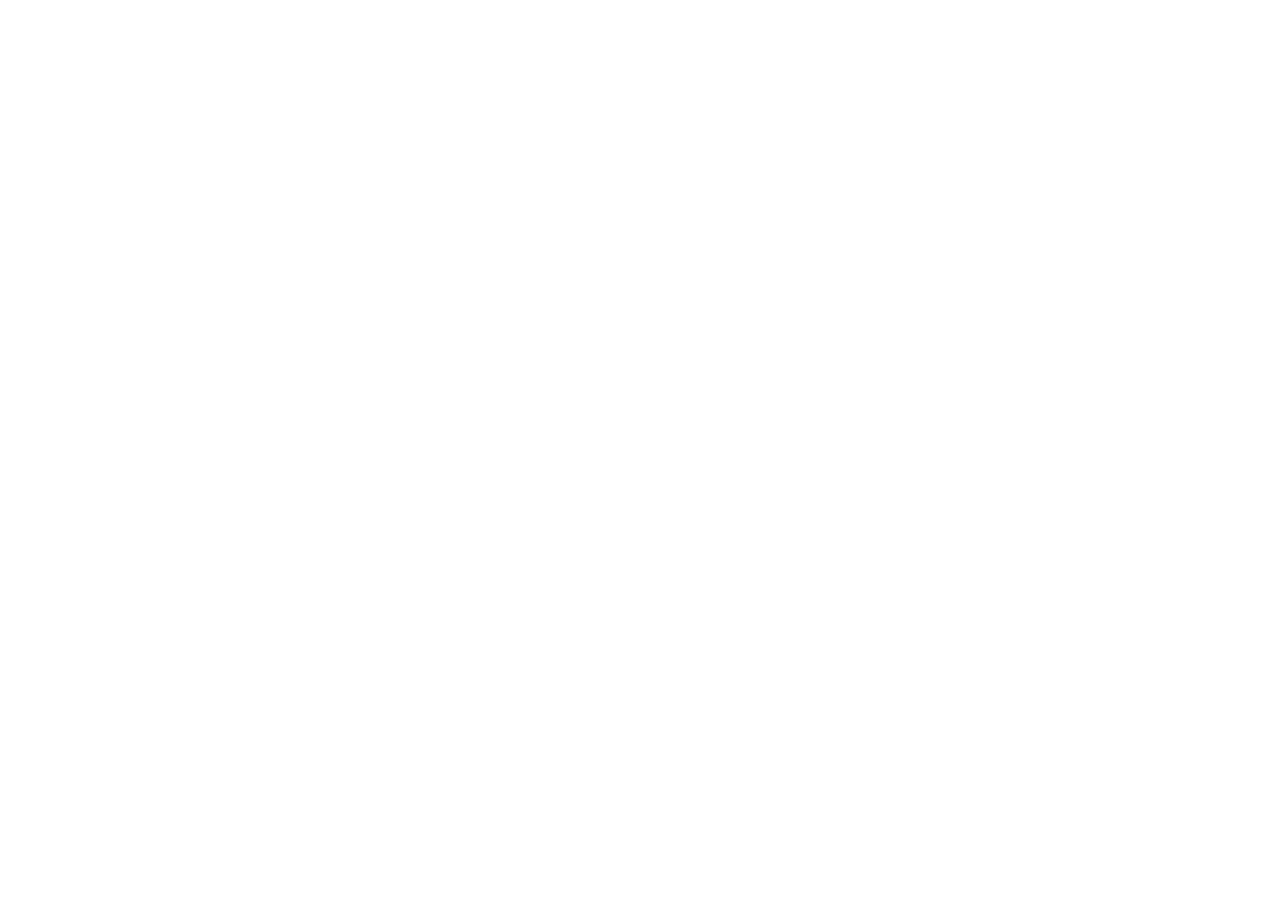
==== index.html @ f29b3539 "Initial commit" ====
<!DOCTYPE html>
<html lang="en">

<head>
  <meta charset="UTF-8">
  <meta http-equiv="X-UA-Compatible" content="IE=edge">
  <meta name="viewport" content="width=device-width, initial-scale=1.0">
  <title>Template Project</title>
  <link rel="stylesheet" href="./css/normalize.css">
  <link rel="stylesheet" href="./css/main.css">
  <!-- <link rel="stylesheet" href="./css/main.min.css"> -->
</head>

<body>



  <!-- SITE HEADER START -->

  <header class="site-header">

  </header>

  <!-- SITE HEADER END -->


  <!-- SITE MAIN START -->
  <main class="site-main">

    <section class="hero">

    </section>

  </main>

  <!-- SITE MAIN END -->

  <!-- SITE FOOTER START -->
  <footer class="site-footer">

  </footer>
  <!-- SITE FOOTER END -->

</body>

</html>
---- css/main.css ----
/* VARIABLES */

:root{
  /* --main-text-color : #fff; */
  /* --main-bg-color : #fff; */
  /* --main-font-size : 16px; */
  /* --main-font-weight : 400; */
  /* --main-line-height : 1.5; */
}

/* GENERAL */

html{
  height: 100%;
  box-sizing: border-box;
}

img{
  display: block;
  height: auto;
}

body{
  display: flex;
  flex-direction: column;
  height: 100%;
  margin: 0;
  padding: 0;
  /* font-family: "Roboto", "Arial", sans-serif; */
  /* font-size: 16px; */
  /* font-weight: 400; */
  /* line-height: var(--main-line-height); */
}


.visually-hidden {
  position: absolute;
  width: 1px;
  height: 1px;
  margin: -1px;
  padding: 0;
  border: 0;
  white-space: nowrap;
  clip-path: inset(100%);
  clip: rect(0 0 0 0);
  overflow: hidden;
}

/* CONTAINER */

.container{
  /* max-width: your-size-here; */
  margin-right: auto;
  margin-left: auto;
  padding-right: 20px;
  padding-left: 20px;
}

/* STICKY-FOOTER */
.site-main{
  flex-grow: 1;
}
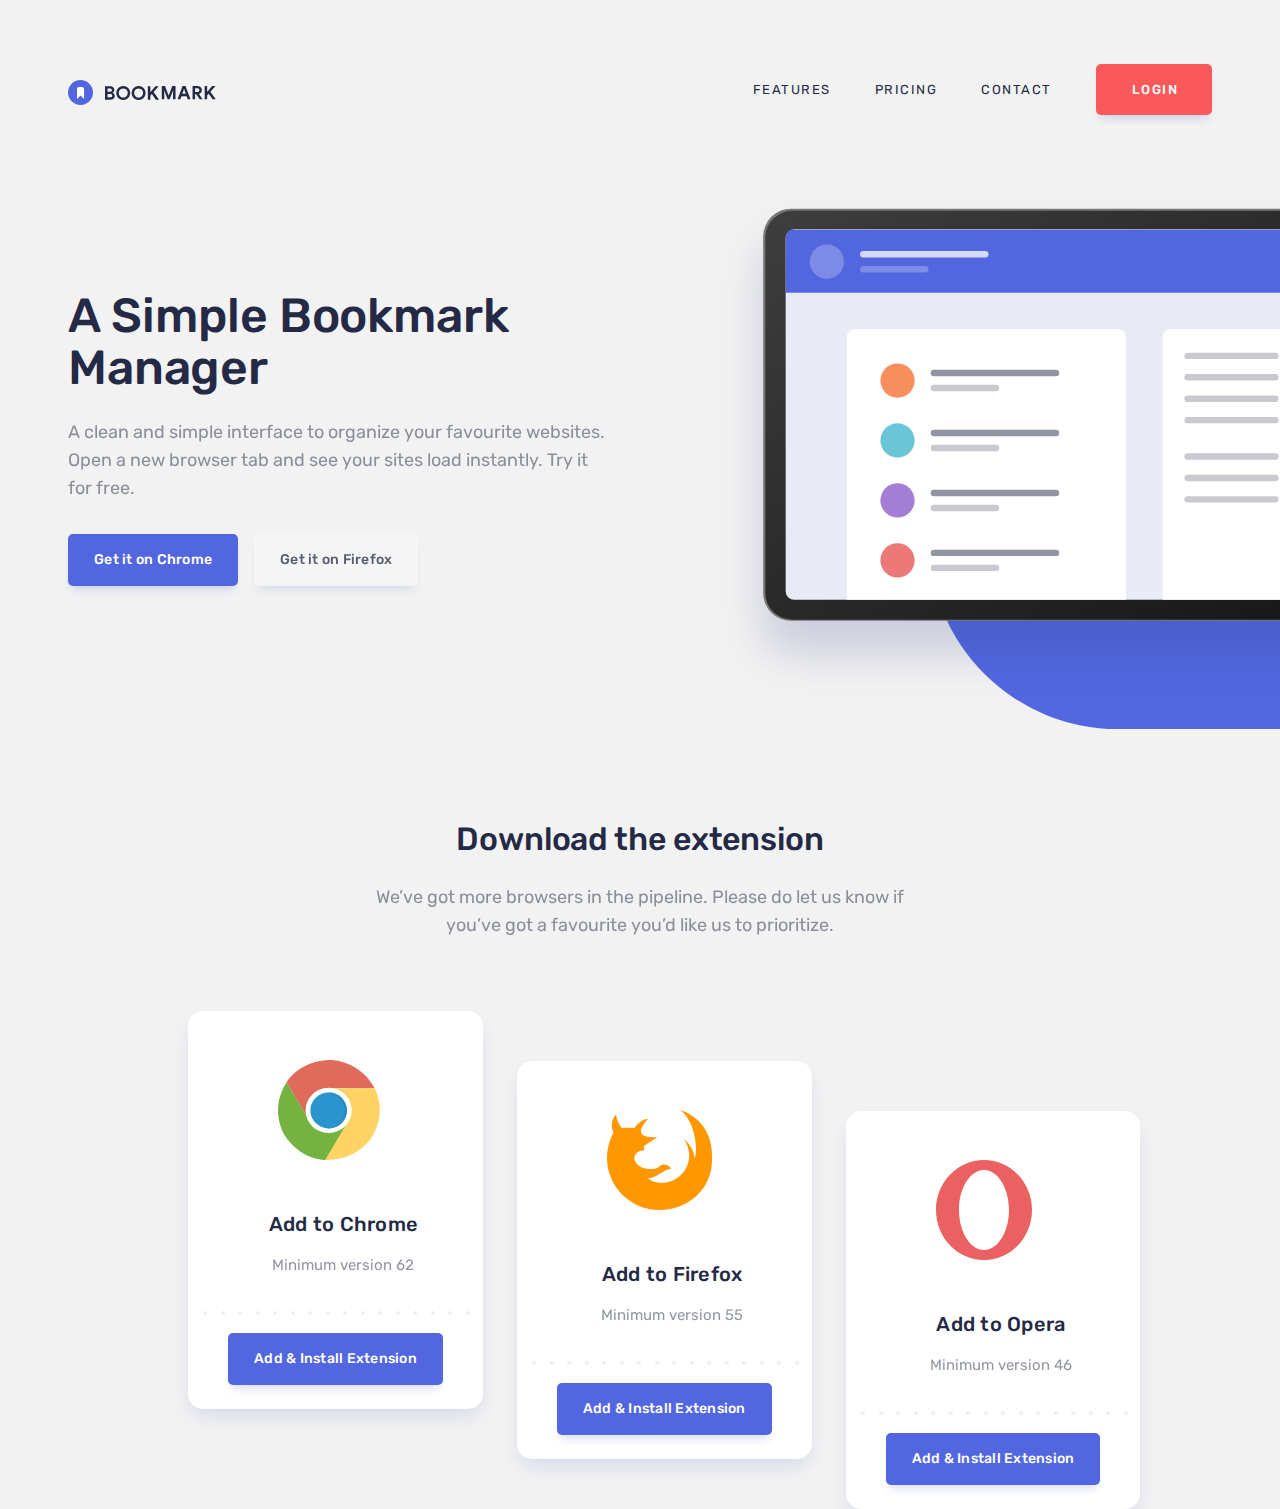
==== commit a5367461: "Updated" ====
--- a/index.html
+++ b/index.html
@@ -5,34 +5,154 @@
   <meta charset="UTF-8">
   <meta http-equiv="X-UA-Compatible" content="IE=edge">
   <meta name="viewport" content="width=device-width, initial-scale=1.0">
-  <title>Template Project</title>
+  <title>Bookmark</title>
   <link rel="stylesheet" href="./css/normalize.css">
   <link rel="stylesheet" href="./css/main.css">
   <!-- <link rel="stylesheet" href="./css/main.min.css"> -->
 </head>
 
 <body>
+  <!-- SITE HEADER START -->
+  <header class="site-header">
+    <div class="container">
+      <div class="site-header header-box">
+        <a class="header-box__logo" href="./index.html">
+          <img src="./images/site-logo.svg" width="149" height="25" alt="Site Header logo">
+        </a>
 
+        <div class="header-box header-content">
+          <nav>
+            <ul class="header-content__list">
+              <li class="header-content__item">
+                <a href="#">FEATURES</a>
+              </li>
+              <li class="header-content__item">
+                <a href="#">PRICING</a>
+              </li>
+              <li class="header-content__item">
+                <a href="#">CONTACT</a>
+              </li>
+            </ul>
+          </nav>
 
-
-  <!-- SITE HEADER START -->
-
-  <header class="site-header">
-
+          <a class="header-box__button" href="#">LOGIN</a>
+        </div>
+      </div>
+    </div>
   </header>
-
   <!-- SITE HEADER END -->
 
 
   <!-- SITE MAIN START -->
   <main class="site-main">
-
     <section class="hero">
-
+      <div class="container">
+        <div class="hero__info">
+          <h1 class="hero__heading">A Simple Bookmark Manager</h1>
+          <p class="hero__desc">
+            A clean and simple interface to organize your favourite websites. Open a new browser tab and see your sites
+            load instantly. Try it for free.
+          </p>
+          <div class="hero__btn__box">
+            <a class="hero__btn" href="#">Get it on Chrome</a>
+            <a class="hero__btn hero__btn--second" href="#">Get it on Firefox</a>
+          </div>
+        </div>
+      </div>
     </section>
 
+    <!-- <section>
+      <h2 class="visually-hidden">Hello world</h2>
+      <div class="container">
+        <div class="features">
+          <div class="features__content__box">
+            <h2 class="features__heading">
+              Features
+            </h2>
+            <div class="features__desc">
+              <p>
+                Our aim is to make it quick and easy for you to access your favourite websites. Your bookmarks sync
+                between your devices so you can access them on the go.
+              </p>
+            </div>
+          </div>
+          <ul class="features__list">
+            <li class="features__item">
+              <a href="#">Simple Bookmarking</a>
+            </li>
+            <li class="features__item">
+              <a href="#">Speedy Searching</a>
+            </li>
+            <li class="features__item">
+              <a href="#">Easy Sharing</a>
+            </li>
+          </ul>
+
+           <div class="features__info">
+            
+            <div class="features__desc features__desc--info">
+              <h3 class="features__subheading">
+                Bookmark in one click
+              </h3>
+              <p>
+                Organize your bookmarks however you like. Our simple drag-and-drop interface gives you complete control
+                over how you manage your favourite sites.
+              </p>
+            </div>
+
+            <div class="hero__btn__box">
+              <a class="hero__btn" href="#">More Info</a>
+            </div>
+          </div> 
+        </div>
+      </div>
+    </section> -->
+
+    <section>
+      <div class="container">
+        <div class="download">
+          <div class="download__content__box">
+            <h2 class="download__heading">
+              Download the extension
+            </h2>
+            <div class="download__desc">
+              <p>
+                We’ve got more browsers in the pipeline. Please do let us know if you’ve got a favourite you’d like us
+                to
+                prioritize.
+              </p>
+            </div>
+          </div>
+
+          <ul class="download__list">
+            <li class="download__item">
+              <h3 class="download__subheading">Add to Chrome</h3>
+              <p class="download__subdesc">Minimum version 62</p>
+              <div class="hero__btn__box ">
+                <a class="hero__btn" href="#">Add & Install Extension</a>
+              </div>
+            </li>
+
+            <li class="download__item">
+              <h3 class="download__subheading">Add to Firefox</h3>
+              <p class="download__subdesc">Minimum version 55</p>
+              <div class="hero__btn__box ">
+                <a class="hero__btn" href="#">Add & Install Extension</a>
+              </div>
+            </li>
+
+            <li class="download__item">
+              <h3 class="download__subheading">Add to Opera</h3>
+              <p class="download__subdesc">Minimum version 46</p>
+              <div class="hero__btn__box">
+                <a class="hero__btn downlaod__btn" href="#">Add & Install Extension</a>
+              </div>
+            </li>
+          </ul>
+        </div>
+      </div>
+    </section>
   </main>
-
   <!-- SITE MAIN END -->
 
   <!-- SITE FOOTER START -->
--- a/css/main.css
+++ b/css/main.css
@@ -8,6 +8,25 @@
   /* --main-line-height : 1.5; */
 }
 
+/* rubik-regular - latin */
+@font-face {
+  font-family: 'Rubik';
+  font-style: normal;
+  font-weight: 400;
+  src:
+  url('../fonts/rubik-v20-latin-regular.woff2') format('woff2'), /* Chrome 26+, Opera 23+, Firefox 39+ */
+  url('../fonts/rubik-v20-latin-regular.woff') format('woff'); /* Chrome 6+, Firefox 3.6+, IE 9+, Safari 5.1+ */
+}
+/* rubik-500 - latin */
+@font-face {
+  font-family: 'Rubik';
+  font-style: normal;
+  font-weight: 500;
+  src:
+  url('../fonts/rubik-v20-latin-500.woff2') format('woff2'), /* Chrome 26+, Opera 23+, Firefox 39+ */
+  url('../fonts/rubik-v20-latin-500.woff') format('woff'); /* Chrome 6+, Firefox 3.6+, IE 9+, Safari 5.1+ */
+}
+
 /* GENERAL */
 
 html{
@@ -26,12 +45,11 @@
   height: 100%;
   margin: 0;
   padding: 0;
-  /* font-family: "Roboto", "Arial", sans-serif; */
-  /* font-size: 16px; */
-  /* font-weight: 400; */
-  /* line-height: var(--main-line-height); */
-}
-
+  background: #f2f2f2;  
+  font-family: 'Rubik', sans-serif;
+  font-size: 16px;
+  font-weight: 400;
+}
 
 .visually-hidden {
   position: absolute;
@@ -49,7 +67,7 @@
 /* CONTAINER */
 
 .container{
-  /* max-width: your-size-here; */
+  max-width: 1144px;
   margin-right: auto;
   margin-left: auto;
   padding-right: 20px;
@@ -62,3 +80,311 @@
 }
 
 
+.site-header{
+  padding-top: 48px;
+}
+
+.header-box{
+  display: flex;
+  align-items: center;
+  justify-content: space-between;
+  padding-top: 8px;
+  padding-bottom: 13px;
+}
+
+.header-content__list{
+  display: flex;
+  align-items: center;
+  list-style: none;
+}
+
+.header-content__item{
+  margin-right: 44px;
+}
+
+.header-content__item > a{
+  text-decoration: none;
+  font-size: 13px;
+  line-height: 17px;
+  text-align: right;
+  letter-spacing: 1.5px;
+  color: #242A45;
+}
+
+.header-content__item > a:hover{
+  color: #FA5959;
+}
+
+.header-box__button{
+  display: inline-block;
+  padding-top: 15px;
+  padding-right: 32px;
+  padding-bottom: 15px;
+  padding-left: 34px;
+  text-decoration: none;
+  font-weight: 500;
+  font-size: 13px;
+  line-height: 17px;
+  text-align: center;
+  letter-spacing: 1.5px;
+  color: #FFFFFF;
+  border: 2px solid transparent;
+  background: #FA5959;
+  box-shadow: 0px 8px 8px -4px rgba(73, 93, 207, 0.20012);
+  border-radius: 5px;
+}
+
+.header-box__button:hover{
+  background: #FFFFFF;
+  border: 2px solid #FA5959;
+  box-shadow: 0px 8px 8px -4px rgba(73, 93, 207, 0.20012);
+  border-radius: 5px;
+  color: #FA5959;
+}
+
+
+
+.hero{
+  padding-top: 117px;
+  padding-bottom: 200px;
+  background-image: url("../images/hero-bg.svg");
+  background-repeat: no-repeat;
+  background-size: contain;
+  background-position: calc(50% + 720px);
+}
+
+.hero__info{
+  width: 540px;
+}
+
+.hero__heading{
+  margin-bottom: 24px;
+  font-weight: 500;
+  font-size: 48px;
+  line-height: 52px;
+  letter-spacing: -0.15px;
+  color: #242A45;
+}
+
+.hero__desc{
+  margin-bottom: 32px;
+  font-size: 18px;
+  line-height: 28px;
+  color: #242A45;
+  mix-blend-mode: normal;
+  opacity: 0.5;
+}
+
+.hero__btn__box{
+  display: flex;
+  align-items: center;
+}
+
+.hero__btn{
+  display: inline-block;
+  margin-right: 16px;
+  padding: 10px 24px;
+  background: #5267DF;
+  box-shadow: 0px 8px 8px -4px rgba(73, 93, 207, 0.20012);
+  border-radius: 5px;
+  font-weight: 500;
+  font-size: 14px;
+  line-height: 28px;
+  letter-spacing: 0.25px;
+  color: #FFFFFF;
+  border: 2px solid transparent;
+  text-decoration: none;
+}
+
+.hero__btn:hover{
+  background: #FFFFFF;
+  border: 2px solid #5267DF;
+  box-shadow: 0px 8px 8px -4px rgba(73, 93, 207, 0.20012);
+  border-radius: 5px;
+  letter-spacing: 0.25px;
+  color: #5267DF;
+}
+
+.hero__btn--second{
+  background: #F7F7F7;
+  box-shadow: 0px 8px 8px -4px rgba(73, 93, 207, 0.20012);
+  border-radius: 5px;
+  font-weight: 500;
+  font-size: 14px;
+  line-height: 28px;
+  letter-spacing: 0.25px;
+  color: #242A45;
+  mix-blend-mode: normal;
+  opacity: 0.75;
+}
+
+.hero__btn--second:hover{
+  background: #FFFFFF;
+  border: 2px solid #5B6074;
+  box-shadow: 0px 8px 8px -4px rgba(73, 93, 207, 0.20012);
+  border-radius: 5px;
+  color: #242A45;
+  opacity: 0.75;
+}
+
+.download__heading{
+  margin-bottom: 16px;
+  font-weight: 500;
+  font-size: 32px;
+  line-height: 52px;
+  text-align: center;
+  letter-spacing: -0.1px;
+  color: #242A45;
+}
+
+.download__desc{
+  width: 540px;
+  margin: 0 auto;
+  margin-bottom: 72px;
+}
+
+.download__desc > p{
+  font-size: 18px;
+  line-height: 28px;
+  text-align: center;
+  color: #242A45;
+  mix-blend-mode: normal;
+  opacity: 0.5;
+}
+
+/* .features__list{
+  width: 730px;
+  display: flex;
+  align-items: center;
+  margin: 0 auto;
+  margin-bottom: 129px;
+  list-style: none;
+} */
+
+/* .features__item{
+  padding: 27px 40px;
+  border-bottom: 2px solid #495dcf33;;
+}
+
+.features__item:hover{
+  border-bottom: 4px solid #FA5959;
+} */
+
+/* .features__item > a{
+  text-decoration: none;
+  line-height: 17px;
+  text-align: center;
+  letter-spacing: 0.533333px;
+  color: #242A45;
+} */
+
+/* .features__desc--info{
+  width: 445px;
+  text-align: left;
+}
+
+.features__desc--info > p{
+  font-size: 18px;
+  line-height: 28px;
+  color: #242A45;
+  mix-blend-mode: normal;
+  opacity: 0.5;
+} */
+
+.download__list{
+  display: flex;
+  list-style: none;
+}
+
+.download__item{
+  margin-left: 34px;
+  padding-top: 181px;
+  padding-right: 24px;
+  padding-bottom: 24px;
+  padding-left: 40px;
+  background: #FFFFFF;
+  box-shadow: 0px 10px 20px -5px rgba(73, 93, 207, 0.20012);
+  border-radius: 15px;
+}
+
+.download__item:first-child{
+  position: relative;
+  margin-left: 80px;
+}
+
+.download__item:first-child::after{
+  position: absolute;
+  content: "";
+  background-image: url("../images/chrome-brauzer.svg");
+  background-repeat: no-repeat;
+  width: 105px;
+  height: 100px;
+  top: 49px;
+  left: 90px;
+}
+
+.download__item:nth-child(2){
+  position: relative;
+  top: 50px;
+}
+
+.download__item:nth-child(2)::after{
+  position: absolute;
+  content: "";
+  background-image: url("../images/firefox-brauzer.svg");
+  background-repeat: no-repeat;
+  width: 105px;
+  height: 100px;
+  top: 49px;
+  left: 90px;
+}
+
+.download__item:nth-child(3){
+  position: relative;
+  top: 100px;
+}
+
+.download__item:nth-child(3)::after{
+  position: absolute;
+  content: "";
+  background-image: url("../images/opera-brauzer.svg");
+  background-repeat: no-repeat;
+  width: 105px;
+  height: 100px;
+  top: 49px;
+  left: 90px;
+}
+
+.download__subheading{
+  margin-bottom: 6px;
+  font-weight: 500;
+  font-size: 20px;
+  line-height: 24px;
+  text-align: center;
+  letter-spacing: 0.25px;
+  color: #242A45;
+}
+
+.download__subdesc{
+  position: relative;
+  margin-bottom: 54px;
+  font-size: 15px;
+  line-height: 28px;
+  text-align: center;
+  color: #242A45;
+  mix-blend-mode: normal;
+  opacity: 0.5;
+}
+
+.download__subdesc::after{
+  position: absolute;
+  content: "";
+  background-image: url("../images/list-before.svg");
+  background-repeat:repeat-x;
+  width: 280px;
+  height: 100%;
+  top: 60px;
+  left: -25px;
+}
+
+
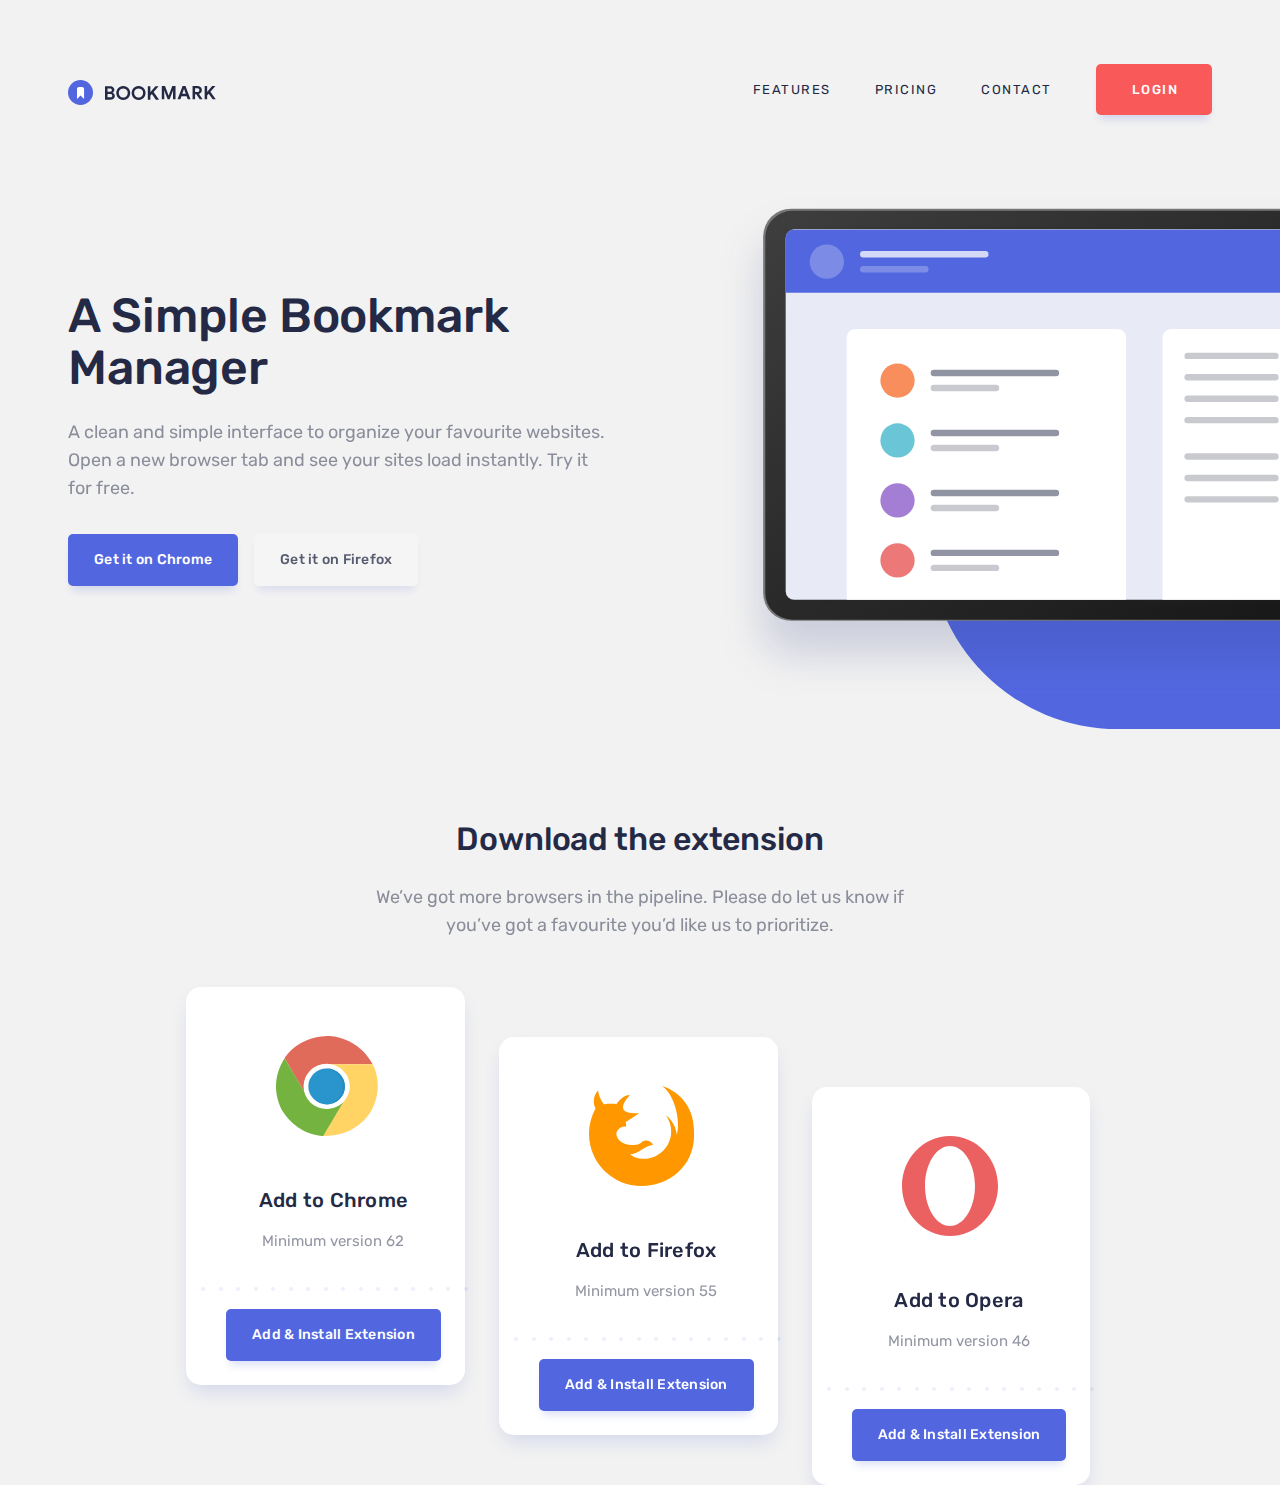
==== commit f0a84bba: "Bug fixed" ====
--- a/index.html
+++ b/index.html
@@ -128,24 +128,24 @@
             <li class="download__item">
               <h3 class="download__subheading">Add to Chrome</h3>
               <p class="download__subdesc">Minimum version 62</p>
-              <div class="hero__btn__box ">
-                <a class="hero__btn" href="#">Add & Install Extension</a>
+              <div class="download__btn__box">
+                <a class="download__btn" href="#">Add & Install Extension</a>
               </div>
             </li>
 
             <li class="download__item">
               <h3 class="download__subheading">Add to Firefox</h3>
               <p class="download__subdesc">Minimum version 55</p>
-              <div class="hero__btn__box ">
-                <a class="hero__btn" href="#">Add & Install Extension</a>
+              <div class="download__btn__box">
+                <a class="download__btn" href="#">Add & Install Extension</a>
               </div>
             </li>
 
             <li class="download__item">
               <h3 class="download__subheading">Add to Opera</h3>
               <p class="download__subdesc">Minimum version 46</p>
-              <div class="hero__btn__box">
-                <a class="hero__btn downlaod__btn" href="#">Add & Install Extension</a>
+              <div class="download__btn__box">
+                <a class="download__btn" href="#">Add & Install Extension</a>
               </div>
             </li>
           </ul>
--- a/css/main.css
+++ b/css/main.css
@@ -37,6 +37,11 @@
 img{
   display: block;
   height: auto;
+}
+
+ul{
+  margin: 0;
+  padding: 0;
 }
 
 body{
@@ -175,12 +180,16 @@
   opacity: 0.5;
 }
 
-.hero__btn__box{
+.hero__btn__box,
+.download__btn__box
+{
   display: flex;
   align-items: center;
 }
 
-.hero__btn{
+.hero__btn,
+.download__btn
+{
   display: inline-block;
   margin-right: 16px;
   padding: 10px 24px;
@@ -194,6 +203,12 @@
   color: #FFFFFF;
   border: 2px solid transparent;
   text-decoration: none;
+  opacity: 1;
+  transition: all 1s ease;
+}
+
+.download__btn{
+  margin-right: 0;
 }
 
 .hero__btn:hover{
@@ -203,6 +218,7 @@
   border-radius: 5px;
   letter-spacing: 0.25px;
   color: #5267DF;
+
 }
 
 .hero__btn--second{
@@ -225,6 +241,7 @@
   border-radius: 5px;
   color: #242A45;
   opacity: 0.75;
+  transition: opacity 1s ease;
 }
 
 .download__heading{
@@ -240,7 +257,7 @@
 .download__desc{
   width: 540px;
   margin: 0 auto;
-  margin-bottom: 72px;
+  margin-bottom: 48px;
 }
 
 .download__desc > p{
@@ -292,7 +309,9 @@
 } */
 
 .download__list{
-  display: flex;
+  width: 908px;
+  display: flex;
+  margin: 0 auto;
   list-style: none;
 }
 
@@ -309,7 +328,7 @@
 
 .download__item:first-child{
   position: relative;
-  margin-left: 80px;
+  margin-left: 0px;
 }
 
 .download__item:first-child::after{
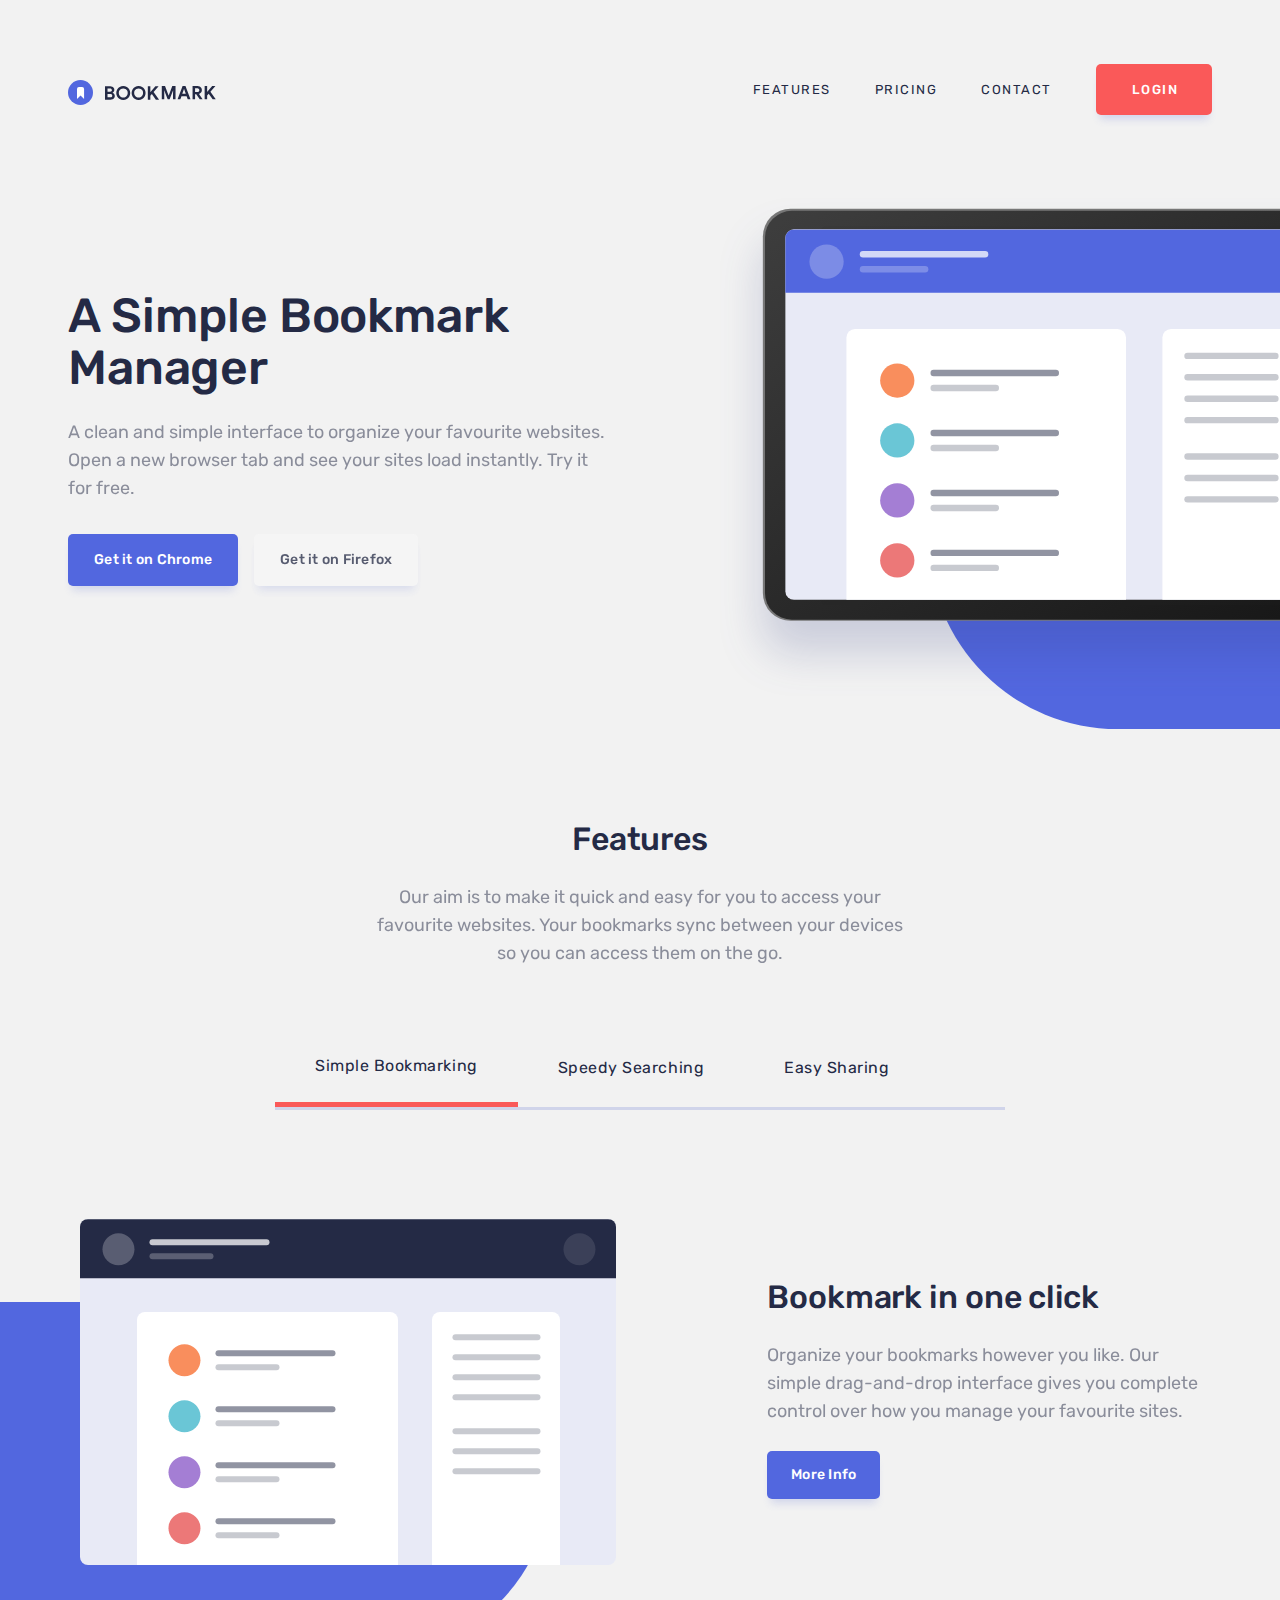
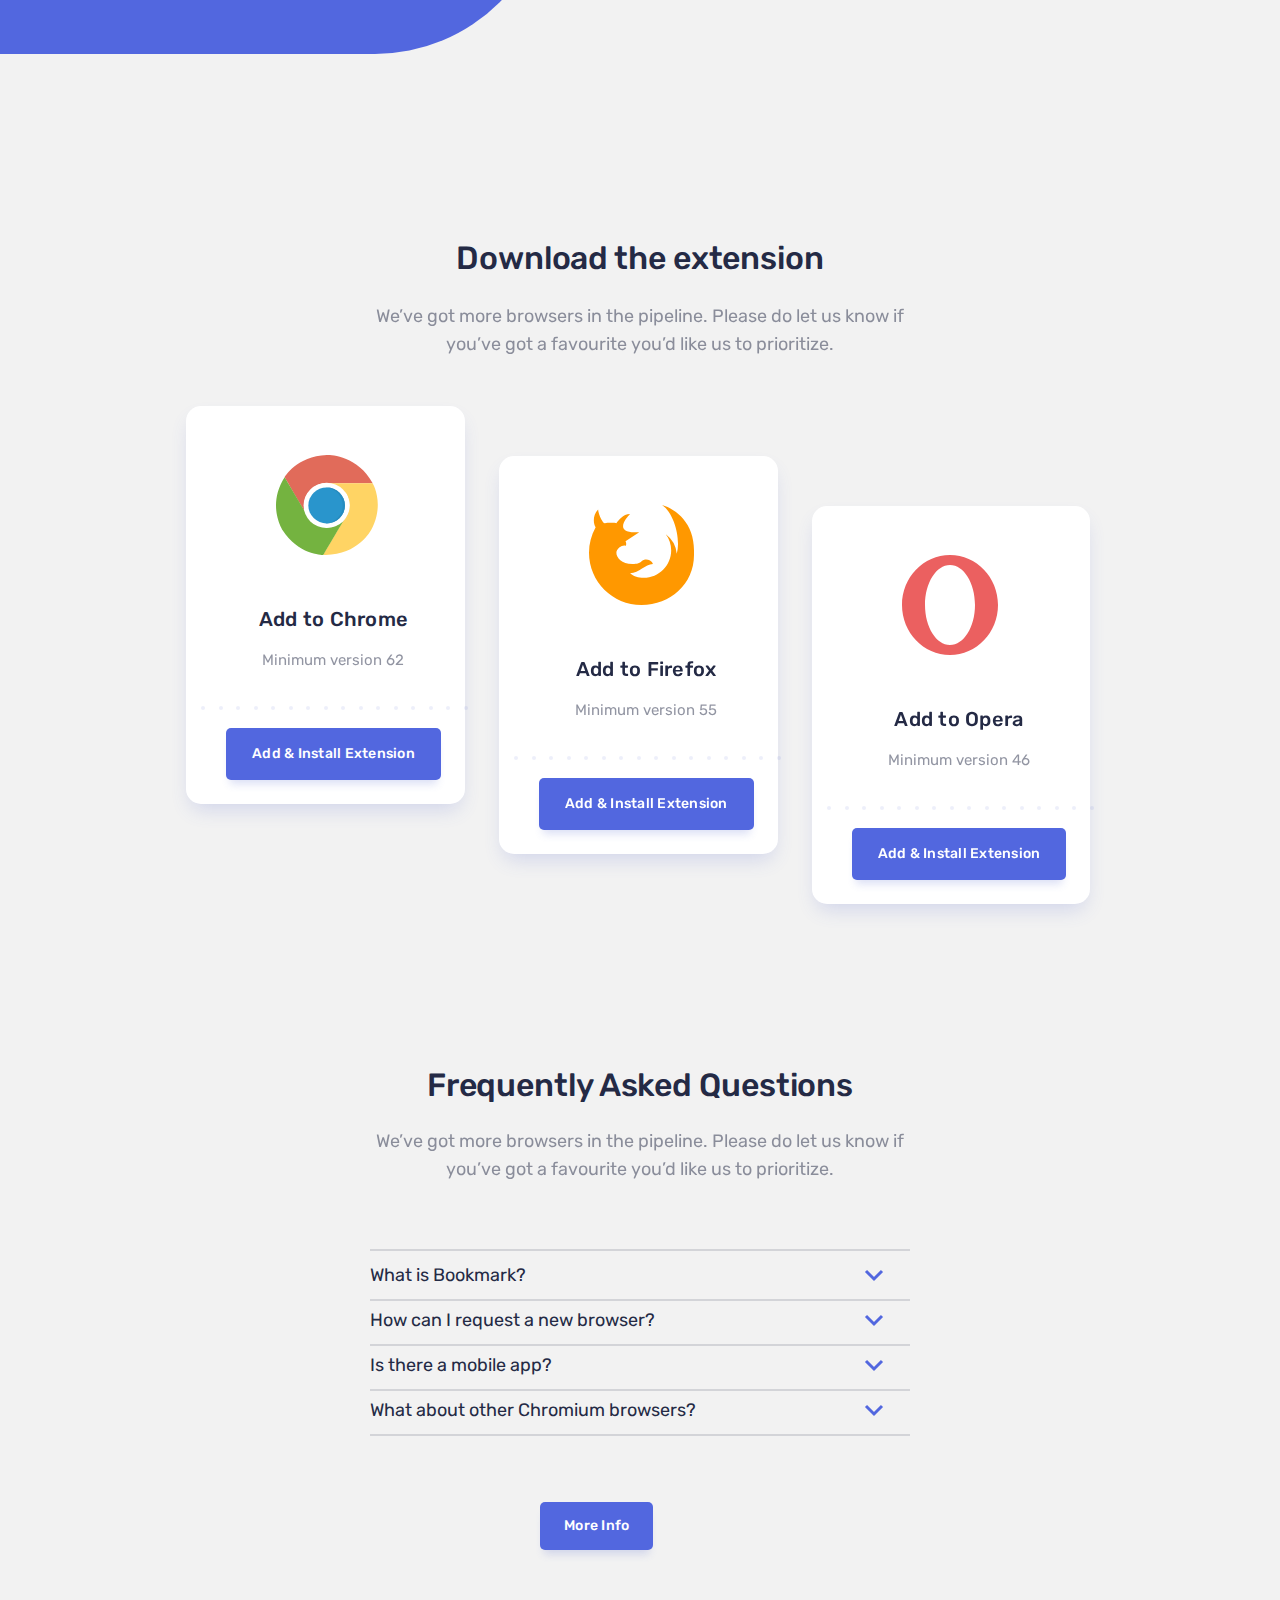
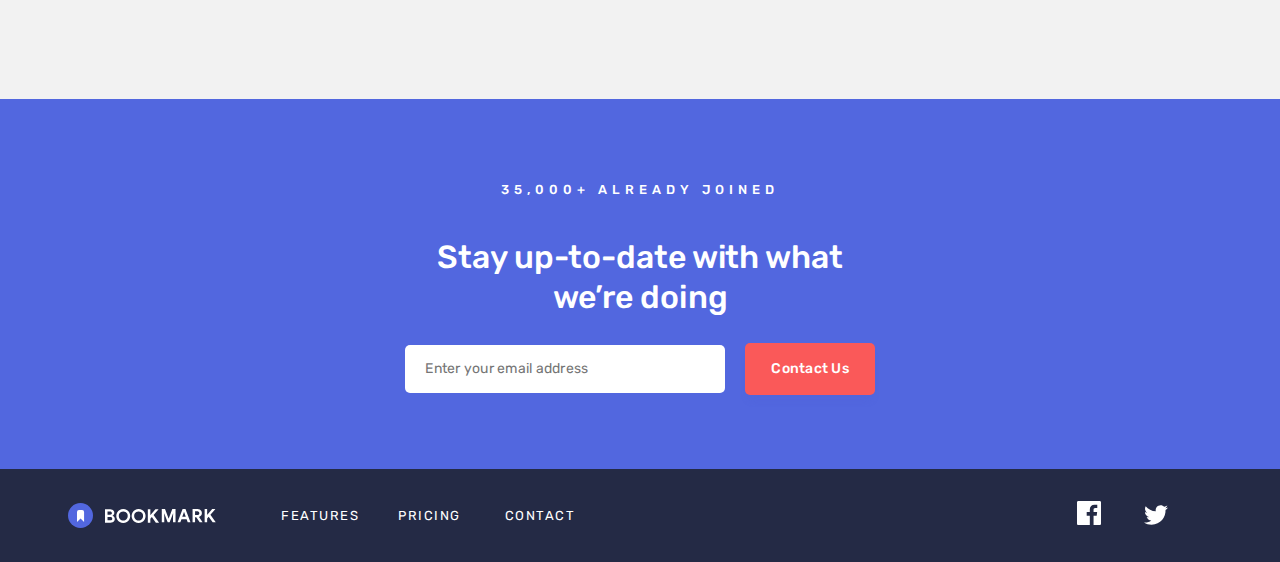
==== commit c15d3b94: "Updated" ====
--- a/index.html
+++ b/index.html
@@ -61,21 +61,19 @@
       </div>
     </section>
 
-    <!-- <section>
-      <h2 class="visually-hidden">Hello world</h2>
+    <section>
       <div class="container">
         <div class="features">
-          <div class="features__content__box">
+          <div class="features__box">
             <h2 class="features__heading">
               Features
             </h2>
-            <div class="features__desc">
-              <p>
-                Our aim is to make it quick and easy for you to access your favourite websites. Your bookmarks sync
-                between your devices so you can access them on the go.
-              </p>
-            </div>
-          </div>
+            <p class="features__desc">
+              Our aim is to make it quick and easy for you to access your favourite websites. Your bookmarks sync
+              between your devices so you can access them on the go.
+            </p>
+          </div>
+
           <ul class="features__list">
             <li class="features__item">
               <a href="#">Simple Bookmarking</a>
@@ -88,29 +86,26 @@
             </li>
           </ul>
 
-           <div class="features__info">
-            
-            <div class="features__desc features__desc--info">
+          <div class="features__info">
+            <div class="features__click">
               <h3 class="features__subheading">
                 Bookmark in one click
               </h3>
-              <p>
+              <p class="features__subdesc">
                 Organize your bookmarks however you like. Our simple drag-and-drop interface gives you complete control
                 over how you manage your favourite sites.
               </p>
+
+              <a class="features__btn" href="#">More Info</a>
             </div>
-
-            <div class="hero__btn__box">
-              <a class="hero__btn" href="#">More Info</a>
-            </div>
-          </div> 
-        </div>
-      </div>
-    </section> -->
-
-    <section>
-      <div class="container">
-        <div class="download">
+          </div>
+        </div>
+      </div>
+    </section>
+
+    <section class="downloading">
+      <div class="container">
+        <div class="downloading__contents download">
           <div class="download__content__box">
             <h2 class="download__heading">
               Download the extension
@@ -152,12 +147,125 @@
         </div>
       </div>
     </section>
+
+    <section class="question">
+      <div class="container">
+        <h2 class="download__heading question__heading">Frequently Asked Questions</h2>
+        <p class="download__desc question__desc">
+          We’ve got more browsers in the pipeline. Please do let us know if you’ve got a favourite you’d like us to
+          prioritize.
+        </p>
+
+        <div class="question__box">
+          <details class="question__details">
+            <summary class="question__summary">What is Bookmark?</summary>
+            <p>
+              Vivamus luctus eros aliquet convallis ultricies. Mauris augue massa,
+              ultricies non ligula. Suspendisse imperdiet. Vivamus luctus eros aliquet convallis ultricies. Mauris augue
+              massa, ultricies non ligula. Suspendisse imperdie tVivamus luctus eros aliquet convallis ultricies. Mauris
+              augue massa, ultricies non ligula. Suspendisse imperdiet.
+            </p>
+          </details>
+  
+          <details class="question__details">
+            <summary class="question__summary">How can I request a new browser?</summary>
+            <p>
+              Vivamus luctus eros aliquet convallis ultricies. Mauris augue massa,
+              ultricies non ligula. Suspendisse imperdiet. Vivamus luctus eros aliquet convallis ultricies. Mauris augue
+              massa, ultricies non ligula. Suspendisse imperdie tVivamus luctus eros aliquet convallis ultricies. Mauris
+              augue massa, ultricies non ligula. Suspendisse imperdiet.
+            </p>
+          </details>
+  
+          <details class="question__details">
+            <summary class="question__summary">Is there a mobile app?</summary>
+            <p>
+              Vivamus luctus eros aliquet convallis ultricies. Mauris augue massa,
+              ultricies non ligula. Suspendisse imperdiet. Vivamus luctus eros aliquet convallis ultricies. Mauris augue
+              massa, ultricies non ligula. Suspendisse imperdie tVivamus luctus eros aliquet convallis ultricies. Mauris
+              augue massa, ultricies non ligula. Suspendisse imperdiet.
+            </p>
+          </details>
+  
+          <details class="question__details">
+            <summary class="question__summary">What about other Chromium browsers?</summary>
+            <p>
+              Vivamus luctus eros aliquet convallis ultricies. Mauris augue massa,
+              ultricies non ligula. Suspendisse imperdiet. Vivamus luctus eros aliquet convallis ultricies. Mauris augue
+              massa, ultricies non ligula. Suspendisse imperdie tVivamus luctus eros aliquet convallis ultricies. Mauris
+              augue massa, ultricies non ligula. Suspendisse imperdiet.
+            </p>
+          </details>
+        </div>
+        <div class="question__btn__box"> 
+            <a class="question__btn" href="#">More Info</a>
+        </div>
+      </div>
+    </section>
+
+    <section class="contact">
+      <div class="container">
+        <div class="contact__box">
+          <p class="contact__subdesc">
+            35,000+ ALREADY JOINED
+          </p>
+          <h2 class="contact__heading">
+            Stay up-to-date with what
+            we’re doing
+          </h2>
+          <form class="contact__form" action="https://echo.htmlacademy.ru/courses" method="post" autocomplete="off">
+            <label>
+              <input class="contact__input" type="email" placeholder="Enter your email address" name="user__email" required>
+            </label>
+            <button class="contact__btn" type="submit">Contact Us</button>
+          </form>
+        </div>
+      </div>
+    </section>
   </main>
   <!-- SITE MAIN END -->
 
   <!-- SITE FOOTER START -->
   <footer class="site-footer">
-
+    <div class="container">
+      <div class="site-footer__content">
+        <div class="site-footer__info">
+          <a href="./index.html">
+            <img src="./images/site-footer-logo.svg" 
+            width="148" 
+            height="25" 
+            alt="Site footer logo">
+          </a>
+          <nav>
+            <ul class="site-footer__list">
+              <li class="site-footer__item">
+                <a href="#">FEATURES</a>
+              </li>
+              <li class="site-footer__item">
+                <a href="#">PRICING</a>
+              </li>
+              <li class="site-footer__item">
+                <a href="#">CONTACT</a>
+              </li>
+            </ul>
+          </nav>
+        </div>
+
+        <div class="site-footer__link">
+          <a class="site-footer__item" href="https://www.googleadservices.com/pagead/aclk?sa=L&ai=DChcSEwj2vobaudf4AhXTBKIDHUmDAAgYABAAGgJsZQ&ae=2&ohost=www.google.com&cid=CAESbOD2NUFk_w6QyjO45JE9fqqdLyOTnvZL4hjID-CGjevBxikKLWVKOOlhf5wmLLVF3HmN7DYLjfTkn-kPA96wSAF0rFb_8DHGy8MkQpsmcnBab7n92PxCEiBLFvAnML2yQGWod2UqomJi3zDaIw&sig=AOD64_3rCeeYkv_deHW4m5SOIZrnmGnjGw&q&adurl&ved=2ahUKEwi4s__Zudf4AhWHl4sKHe0hATAQ0Qx6BAgDEAE" target="blank">
+            <svg width="24" height="24" viewBox="0 0 24 24" fill="currentColor" xmlns="http://www.w3.org/2000/svg">
+              <path id="facebook" fill-rule="evenodd" clip-rule="evenodd" d="M22.675 0H1.325C0.593 0 0 0.593 0 1.325V22.676C0 23.407 0.593 24 1.325 24H12.82V14.706H9.692V11.084H12.82V8.413C12.82 5.313 14.713 3.625 17.479 3.625C18.804 3.625 19.942 3.724 20.274 3.768V7.008L18.356 7.009C16.852 7.009 16.561 7.724 16.561 8.772V11.085H20.148L19.681 14.707H16.561V24H22.677C23.407 24 24 23.407 24 22.675V1.325C24 0.593 23.407 0 22.675 0Z" fill="currentColor"/>
+              </svg>
+          </a>
+
+          <a class="site-footer__item" href="https://twitter.com/?lang=ru" target="blank">
+            <svg width="24" height="20" viewBox="0 0 24 20" fill="currentColor" xmlns="http://www.w3.org/2000/svg">
+              <path id="twitter" fill-rule="evenodd" clip-rule="evenodd" d="M24 2.55705C23.117 2.94905 22.168 3.21305 21.172 3.33205C22.189 2.72305 22.97 1.75805 23.337 0.608047C22.386 1.17205 21.332 1.58205 20.21 1.80305C19.313 0.846047 18.032 0.248047 16.616 0.248047C13.437 0.248047 11.101 3.21405 11.819 6.29305C7.728 6.08805 4.1 4.12805 1.671 1.14905C0.381 3.36205 1.002 6.25705 3.194 7.72305C2.388 7.69705 1.628 7.47605 0.965 7.10705C0.911 9.38805 2.546 11.522 4.914 11.997C4.221 12.185 3.462 12.229 2.69 12.081C3.316 14.037 5.134 15.46 7.29 15.5C5.22 17.123 2.612 17.848 0 17.54C2.179 18.937 4.768 19.752 7.548 19.752C16.69 19.752 21.855 12.031 21.543 5.10605C22.505 4.41105 23.34 3.54405 24 2.55705Z" fill="currentColor"/>
+              </svg>
+          </a>
+        </div>
+      </div>
+    </div>
   </footer>
   <!-- SITE FOOTER END -->
 
--- a/css/main.css
+++ b/css/main.css
@@ -1,11 +1,10 @@
 /* VARIABLES */
 
 :root{
-  /* --main-text-color : #fff; */
-  /* --main-bg-color : #fff; */
-  /* --main-font-size : 16px; */
-  /* --main-font-weight : 400; */
-  /* --main-line-height : 1.5; */
+  --main-blue-color: #5267DF;
+  --main-red-color: #FA5959;
+  --main-dark-blue: #242A45;
+  --main-grey-color: #9194A2;
 }
 
 /* rubik-regular - latin */
@@ -113,14 +112,16 @@
   line-height: 17px;
   text-align: right;
   letter-spacing: 1.5px;
-  color: #242A45;
+  color: var(--main-dark-blue);
 }
 
 .header-content__item > a:hover{
-  color: #FA5959;
-}
-
-.header-box__button{
+  color: var(--main-red-color);
+}
+
+.header-box__button,
+.contact__btn
+{
   display: inline-block;
   padding-top: 15px;
   padding-right: 32px;
@@ -134,17 +135,19 @@
   letter-spacing: 1.5px;
   color: #FFFFFF;
   border: 2px solid transparent;
-  background: #FA5959;
+  background: var(--main-red-color);
   box-shadow: 0px 8px 8px -4px rgba(73, 93, 207, 0.20012);
   border-radius: 5px;
 }
 
-.header-box__button:hover{
+.header-box__button:hover,
+.contact__btn:hover
+{
   background: #FFFFFF;
-  border: 2px solid #FA5959;
+  border: 2px solid var(--main-red-color);
   box-shadow: 0px 8px 8px -4px rgba(73, 93, 207, 0.20012);
   border-radius: 5px;
-  color: #FA5959;
+  color: var(--main-red-color);
 }
 
 
@@ -168,14 +171,14 @@
   font-size: 48px;
   line-height: 52px;
   letter-spacing: -0.15px;
-  color: #242A45;
+  color: var(--main-dark-blue);
 }
 
 .hero__desc{
   margin-bottom: 32px;
   font-size: 18px;
   line-height: 28px;
-  color: #242A45;
+  color: var(--main-dark-blue);
   mix-blend-mode: normal;
   opacity: 0.5;
 }
@@ -193,7 +196,7 @@
   display: inline-block;
   margin-right: 16px;
   padding: 10px 24px;
-  background: #5267DF;
+  background: var(--main-blue-color);
   box-shadow: 0px 8px 8px -4px rgba(73, 93, 207, 0.20012);
   border-radius: 5px;
   font-weight: 500;
@@ -213,12 +216,12 @@
 
 .hero__btn:hover{
   background: #FFFFFF;
-  border: 2px solid #5267DF;
+  border: 2px solid var(--main-blue-color);
   box-shadow: 0px 8px 8px -4px rgba(73, 93, 207, 0.20012);
   border-radius: 5px;
   letter-spacing: 0.25px;
-  color: #5267DF;
-
+  color: var(--main-blue-color);
+  
 }
 
 .hero__btn--second{
@@ -229,7 +232,7 @@
   font-size: 14px;
   line-height: 28px;
   letter-spacing: 0.25px;
-  color: #242A45;
+  color: var(--main-dark-blue);
   mix-blend-mode: normal;
   opacity: 0.75;
 }
@@ -239,20 +242,92 @@
   border: 2px solid #5B6074;
   box-shadow: 0px 8px 8px -4px rgba(73, 93, 207, 0.20012);
   border-radius: 5px;
-  color: #242A45;
+  color: var(--main-dark-blue);
   opacity: 0.75;
   transition: opacity 1s ease;
 }
 
-.download__heading{
+
+
+.features__box{
+  width: 540px;
+  margin: 0 auto;
+}
+
+.features__list{
+  width: 730px;
+  margin: 0 auto;
+  display: flex;
+  align-items: center;
+  list-style: none;
+  border-bottom: 3px solid #495dcf33;
+}
+
+.features__item{
+  margin-top: 72px;
+  padding-bottom: 27px;
+  padding-right: 40px;
+  padding-left: 40px;
+}
+
+.features__item:first-child{
+  border-bottom: 5px solid var(--main-red-color);
+}
+
+.features__item > a{
+  line-height: 17px;
+  text-align: center;
+  letter-spacing: 0.533333px;
+  color: var(--main-dark-blue);
+  text-decoration: none;
+}
+
+.features__item > a:hover{
+  color: var(--main-red-color);
+}
+
+.features__info{
+  position: relative;
+  width: 445px;
+  float: right;
+  margin-top: 129px;
+}
+
+.features__info::before{
+  position: absolute;
+  content: "";
+  background-image: url("../images/features-before.svg");
+  background-repeat: no-repeat;
+  background-size: contain;
+  width: 1065px;
+  height: 435px;
+  right: 134%;
+  top: -20px;
+}
+
+.download__heading,
+.features__heading,
+.features__subheading,
+.question__heading
+{ 
   margin-bottom: 16px;
   font-weight: 500;
   font-size: 32px;
   line-height: 52px;
   text-align: center;
   letter-spacing: -0.1px;
-  color: #242A45;
-}
+  color: var(--main-dark-blue);
+}
+
+.features__subheading{
+  text-align: left;
+}
+
+
+.download{
+  padding-top: 695px;
+}
+
 
 .download__desc{
   width: 540px;
@@ -260,53 +335,46 @@
   margin-bottom: 48px;
 }
 
-.download__desc > p{
+.download__desc > p, 
+.features__desc,
+.features__subdesc,
+.question__desc
+{
   font-size: 18px;
   line-height: 28px;
   text-align: center;
-  color: #242A45;
+  color: var(--main-dark-blue);
   mix-blend-mode: normal;
   opacity: 0.5;
 }
 
-/* .features__list{
-  width: 730px;
-  display: flex;
-  align-items: center;
+.features__subdesc{
+  text-align: left;
+}
+
+.features__btn,
+.question__btn
+{
+  display: inline-block;
+  margin-top: 8px;
+  padding: 10px 24px;
+  text-align: center;
+  background: var(--main-blue-color);
+  box-shadow: 0px 8px 8px -4px rgba(73, 93, 207, 0.20012);
+  border-radius: 5px;
+  font-weight: 500;
+  font-size: 14px;
+  line-height: 28px;
+  letter-spacing: 0.25px;
+  color: #FFFFFF;
+  text-decoration: none;
+}
+
+.question__btn__box{
+  width: 200px;
   margin: 0 auto;
-  margin-bottom: 129px;
-  list-style: none;
-} */
-
-/* .features__item{
-  padding: 27px 40px;
-  border-bottom: 2px solid #495dcf33;;
-}
-
-.features__item:hover{
-  border-bottom: 4px solid #FA5959;
-} */
-
-/* .features__item > a{
-  text-decoration: none;
-  line-height: 17px;
-  text-align: center;
-  letter-spacing: 0.533333px;
-  color: #242A45;
-} */
-
-/* .features__desc--info{
-  width: 445px;
-  text-align: left;
-}
-
-.features__desc--info > p{
-  font-size: 18px;
-  line-height: 28px;
-  color: #242A45;
-  mix-blend-mode: normal;
-  opacity: 0.5;
-} */
+  margin-top: 68px;
+}
 
 .download__list{
   width: 908px;
@@ -381,7 +449,7 @@
   line-height: 24px;
   text-align: center;
   letter-spacing: 0.25px;
-  color: #242A45;
+  color: var(--main-dark-blue);
 }
 
 .download__subdesc{
@@ -390,7 +458,7 @@
   font-size: 15px;
   line-height: 28px;
   text-align: center;
-  color: #242A45;
+  color: var(--main-dark-blue);
   mix-blend-mode: normal;
   opacity: 0.5;
 }
@@ -406,4 +474,234 @@
   left: -25px;
 }
 
-
+.question{
+  padding-top: 229px;
+  padding-bottom: 149px;
+}
+
+
+.question__details{
+  width: 540px;
+  margin: 0 auto;
+}
+
+.question__details:first-child,
+.question__details:nth-child(2),
+.question__details:nth-child(3),
+.question__details:nth-child(4)
+{
+  position: relative;
+  margin-bottom: 13px;
+}
+
+.question__details:first-child::before{
+  position: absolute;
+  content: "";
+  top: -10px;
+  width: 100%;
+  height: 2px;
+  background: var(--main-dark-blue);
+  opacity: 0.15;
+}
+
+.question__details:first-child::after{
+  position: absolute;
+  content: "";
+  bottom: -10px;
+  width: 100%;
+  height: 2px;
+  background: var(--main-dark-blue);
+  opacity: 0.15;
+}
+
+.question__details:nth-child(2)::after{
+  position: absolute;
+  content: "";
+  bottom: -10px;
+  width: 100%;
+  height: 2px;
+  background: var(--main-dark-blue);
+  opacity: 0.15;
+}
+
+.question__details:nth-child(3)::after{
+  position: absolute;
+  content: "";
+  bottom: -10px;
+  width: 100%;
+  height: 2px;
+  background: var(--main-dark-blue);
+  opacity: 0.15;
+}
+
+.question__details:nth-child(4)::after{
+  position: absolute;
+  content: "";
+  bottom: -10px;
+  width: 100%;
+  height: 2px;
+  background: var(--main-dark-blue);
+  opacity: 0.15;
+}
+
+
+
+
+
+
+
+
+
+.question__box{
+  margin-top: 76px;
+}
+
+.question__summary{
+  position: relative;
+  font-size: 18px;
+  line-height: 32px;
+  color: var(--main-dark-blue);
+  list-style: none;
+}
+
+.question__summary::after{
+  position: absolute;
+  content: "";
+  background: url("../images/down-arrow.svg");
+  background-repeat: no-repeat;
+  width: 26px;
+  height: 18px;
+  top: 10px;
+  right: 20px;
+}
+
+.question__summary:hover{
+  color: var(--main-red-color);
+  cursor: pointer;
+}
+
+.question__summary:active .question__summary::after{
+  position: absolute;
+  content: "";
+  background: url("../images/uparrow.svg");
+  background-repeat: no-repeat;
+  width: 26px;
+  height: 18px;
+  top: 10px;
+  right: 20px;
+}
+
+.question__details > p{
+  line-height: 36px;
+  letter-spacing: 0.15px;
+  color: var(--main-dark-blue);
+  mix-blend-mode: normal;
+  opacity: 0.75;
+}
+
+.contact{
+  background: var(--main-blue-color);
+}
+
+.contact__box{
+  width: 475px;
+  margin: 0 auto;
+  padding-top: 58px;
+  padding-bottom: 74px;
+  text-align: center;
+}
+
+.contact__subdesc{
+  font-weight: 500;
+  font-size: 13px;
+  line-height: 40px;
+  text-align: center;
+  letter-spacing: 5px;
+  color: #FFFFFF;
+}
+
+.contact__heading{
+  font-weight: 500;
+  font-size: 32px;
+  line-height: 40px;
+  text-align: center;
+  letter-spacing: -0.1px;
+  color: #FFFFFF;
+}
+
+.contact__input{
+  width: 300px;
+  margin-right: 16px;
+  padding: 10px 0;
+  padding-left: 20px;
+  font-size: 14px;
+  line-height: 28px;
+  letter-spacing: 0.25px;
+  color: rgba(36, 42, 69, 0.250109);
+  border: none;
+  border-radius: 5px;
+}
+
+.contact__btn{
+  padding: 10px 24px;
+  background: var(--main-red-color);
+  box-shadow: 0px 8px 8px -4px rgba(73, 93, 207, 0.20012);
+  border-radius: 5px;
+  font-weight: 500;
+  font-size: 14px;
+  line-height: 28px;
+  text-align: center;
+  letter-spacing: 0.25px;
+  color: #FFFFFF;
+  border-radius: 5px;
+}
+
+
+.site-footer{
+  background: var(--main-dark-blue);
+}
+
+.site-footer__content{
+  display: flex;
+  align-items: center;
+  justify-content: space-between;
+  padding: 32px 0;
+}
+
+.site-footer__info{
+  display: flex;
+  align-items: center;
+}
+
+.site-footer__list{
+  display: flex;
+  margin-left: 65px;
+  list-style: none;
+}
+
+.site-footer__item:nth-child(2){
+  margin: 0 44px;
+}
+
+.site-footer__item > a{
+  font-size: 13px;
+  line-height: 17px;
+  text-align: right;
+  letter-spacing: 1.5px;
+  color: #FFFFFF;
+  text-decoration: none;
+}
+
+.site-footer__item > a:hover{
+  color: var(--main-red-color);
+}
+
+.site-footer__item{
+  color: #fff;
+  text-decoration: none;
+  margin-right: -5px;
+}
+
+.site-footer__item:hover{
+  color: var(--main-red-color);
+}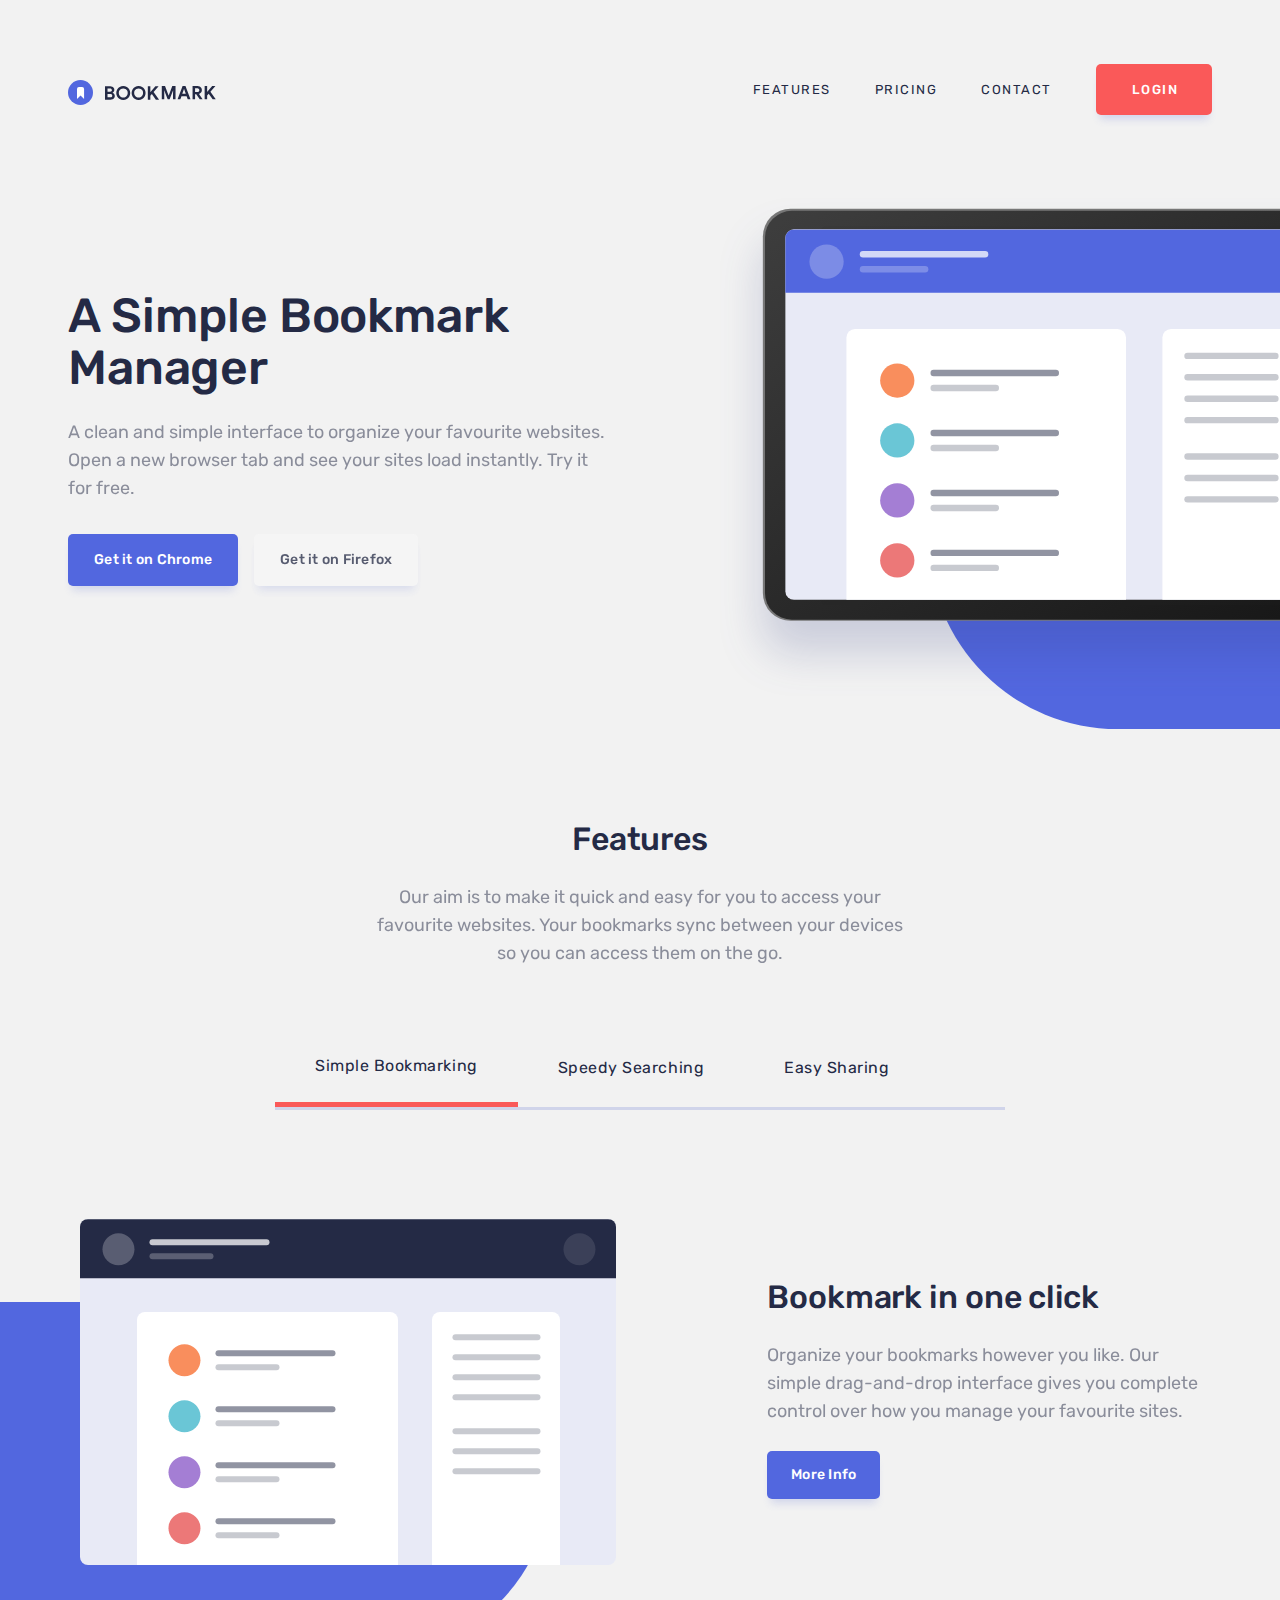
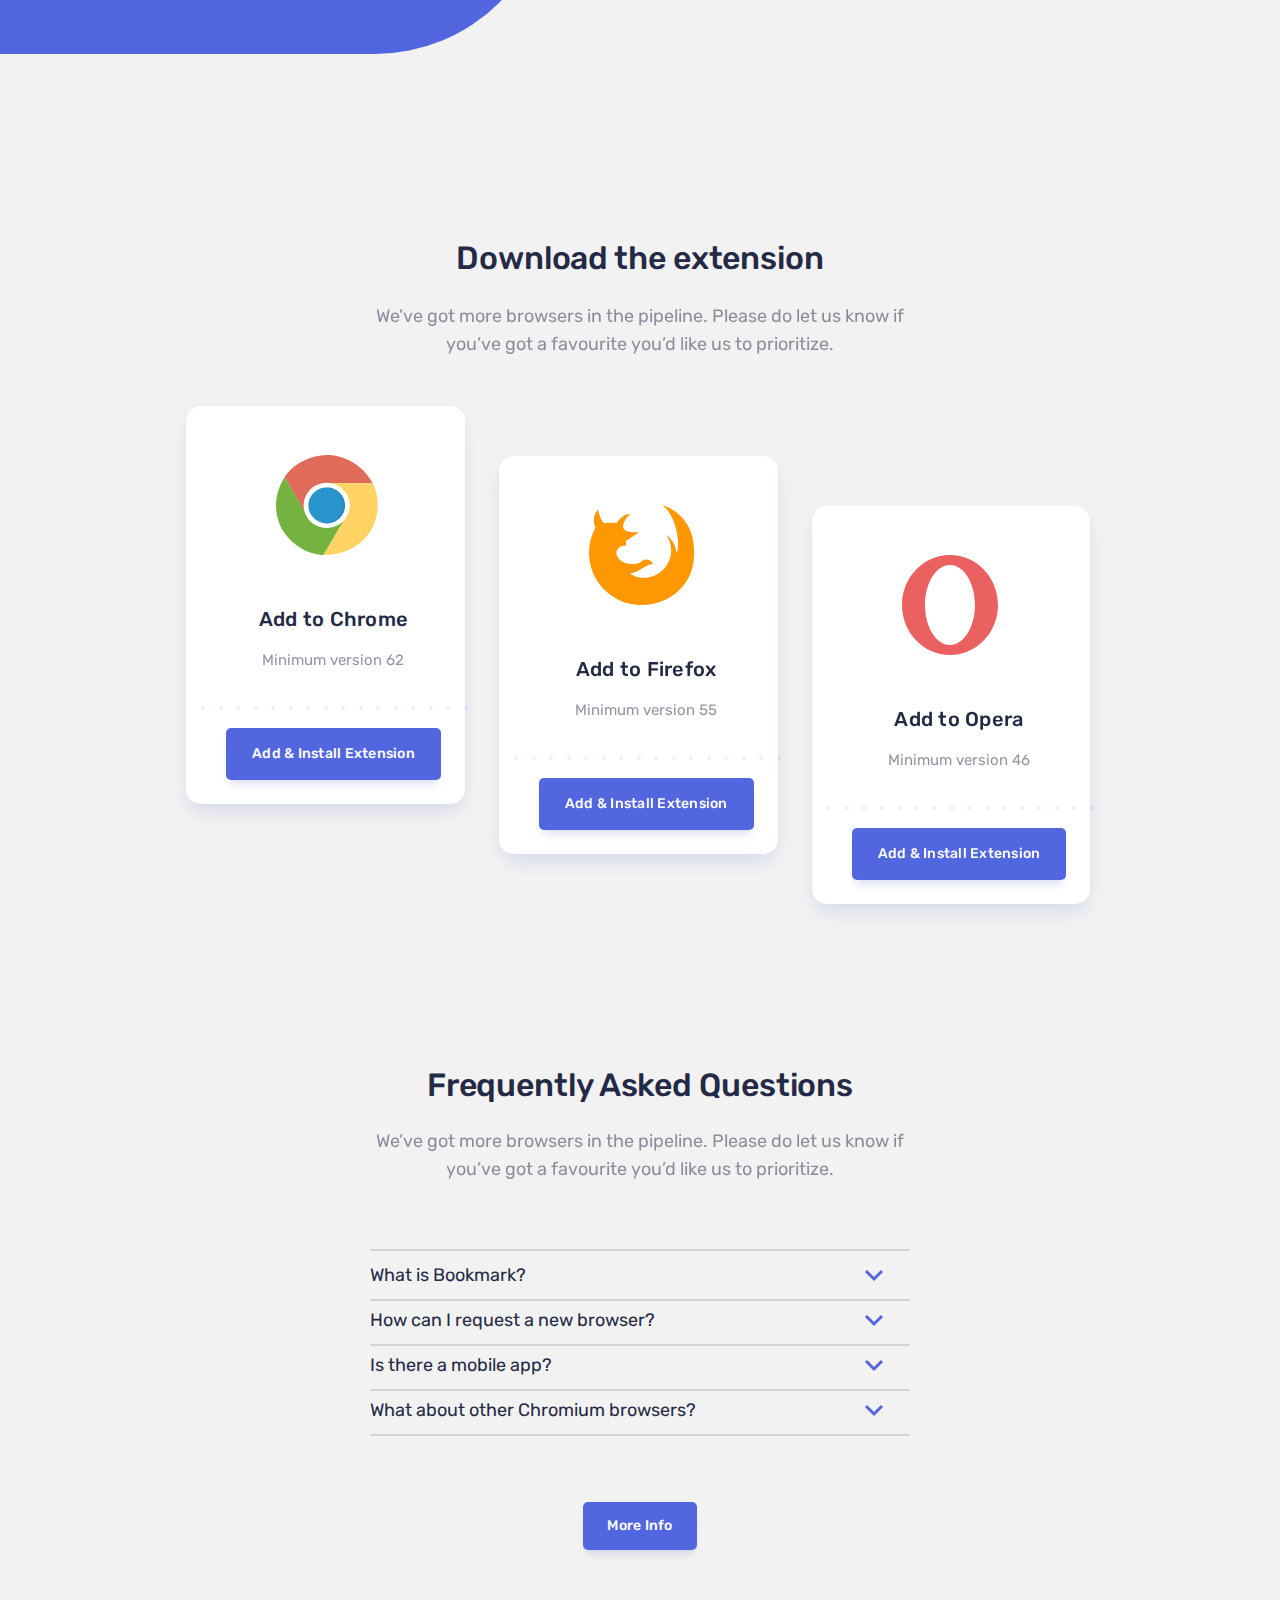
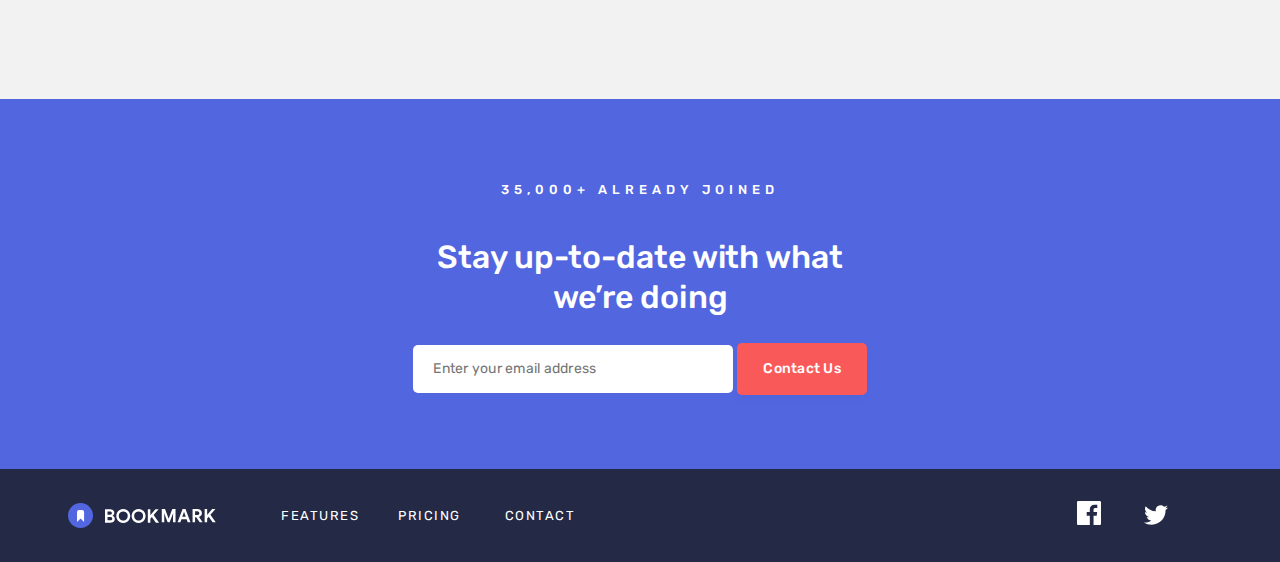
==== commit b8227c4e: "Finished" ====
--- a/index.html
+++ b/index.html
@@ -91,12 +91,12 @@
               <h3 class="features__subheading">
                 Bookmark in one click
               </h3>
-              <p class="features__subdesc">
+              <p class="slide__subdesc">
                 Organize your bookmarks however you like. Our simple drag-and-drop interface gives you complete control
                 over how you manage your favourite sites.
               </p>
 
-              <a class="features__btn" href="#">More Info</a>
+              <a class="slide__btn" href="#">More Info</a>
             </div>
           </div>
         </div>
@@ -166,7 +166,7 @@
               augue massa, ultricies non ligula. Suspendisse imperdiet.
             </p>
           </details>
-  
+
           <details class="question__details">
             <summary class="question__summary">How can I request a new browser?</summary>
             <p>
@@ -176,7 +176,7 @@
               augue massa, ultricies non ligula. Suspendisse imperdiet.
             </p>
           </details>
-  
+
           <details class="question__details">
             <summary class="question__summary">Is there a mobile app?</summary>
             <p>
@@ -186,7 +186,7 @@
               augue massa, ultricies non ligula. Suspendisse imperdiet.
             </p>
           </details>
-  
+
           <details class="question__details">
             <summary class="question__summary">What about other Chromium browsers?</summary>
             <p>
@@ -197,8 +197,8 @@
             </p>
           </details>
         </div>
-        <div class="question__btn__box"> 
-            <a class="question__btn" href="#">More Info</a>
+        <div class="question__btn__box">
+          <a class="question__btn" href="#">More Info</a>
         </div>
       </div>
     </section>
@@ -213,13 +213,26 @@
             Stay up-to-date with what
             we’re doing
           </h2>
+          
           <form class="contact__form" action="https://echo.htmlacademy.ru/courses" method="post" autocomplete="off">
             <label>
-              <input class="contact__input" type="email" placeholder="Enter your email address" name="user__email" required>
+              <input class="contact__input" type="email" placeholder="Enter your email address" name="user__email"
+                aria-label="enter your email" required>
+              <span class="contact__invalid">Whoops, make sure it’s an email</span>
             </label>
             <button class="contact__btn" type="submit">Contact Us</button>
           </form>
         </div>
+
+        <!-- <form class="join-form" action="https://echo.htmlacademy.ru/courses" method="post">
+          <label class="join-form__label-email">
+            <input class="join-form__input-email" type="email" minlength="10" name="user_email"
+              placeholder="Enter your email address" aria-label="Enter your email" required>
+            <span class="join-form__tiny">Whoops, make sure it’s an email</span>
+          </label>
+          <button class="join-form__btn" type="submit">Contact Us</button>
+        </form> -->
+
       </div>
     </section>
   </main>
@@ -231,10 +244,7 @@
       <div class="site-footer__content">
         <div class="site-footer__info">
           <a href="./index.html">
-            <img src="./images/site-footer-logo.svg" 
-            width="148" 
-            height="25" 
-            alt="Site footer logo">
+            <img src="./images/site-footer-logo.svg" width="148" height="25" alt="Site footer logo">
           </a>
           <nav>
             <ul class="site-footer__list">
@@ -252,16 +262,22 @@
         </div>
 
         <div class="site-footer__link">
-          <a class="site-footer__item" href="https://www.googleadservices.com/pagead/aclk?sa=L&ai=DChcSEwj2vobaudf4AhXTBKIDHUmDAAgYABAAGgJsZQ&ae=2&ohost=www.google.com&cid=CAESbOD2NUFk_w6QyjO45JE9fqqdLyOTnvZL4hjID-CGjevBxikKLWVKOOlhf5wmLLVF3HmN7DYLjfTkn-kPA96wSAF0rFb_8DHGy8MkQpsmcnBab7n92PxCEiBLFvAnML2yQGWod2UqomJi3zDaIw&sig=AOD64_3rCeeYkv_deHW4m5SOIZrnmGnjGw&q&adurl&ved=2ahUKEwi4s__Zudf4AhWHl4sKHe0hATAQ0Qx6BAgDEAE" target="blank">
+          <a class="site-footer__item"
+            href="https://www.googleadservices.com/pagead/aclk?sa=L&ai=DChcSEwj2vobaudf4AhXTBKIDHUmDAAgYABAAGgJsZQ&ae=2&ohost=www.google.com&cid=CAESbOD2NUFk_w6QyjO45JE9fqqdLyOTnvZL4hjID-CGjevBxikKLWVKOOlhf5wmLLVF3HmN7DYLjfTkn-kPA96wSAF0rFb_8DHGy8MkQpsmcnBab7n92PxCEiBLFvAnML2yQGWod2UqomJi3zDaIw&sig=AOD64_3rCeeYkv_deHW4m5SOIZrnmGnjGw&q&adurl&ved=2ahUKEwi4s__Zudf4AhWHl4sKHe0hATAQ0Qx6BAgDEAE"
+            target="blank">
             <svg width="24" height="24" viewBox="0 0 24 24" fill="currentColor" xmlns="http://www.w3.org/2000/svg">
-              <path id="facebook" fill-rule="evenodd" clip-rule="evenodd" d="M22.675 0H1.325C0.593 0 0 0.593 0 1.325V22.676C0 23.407 0.593 24 1.325 24H12.82V14.706H9.692V11.084H12.82V8.413C12.82 5.313 14.713 3.625 17.479 3.625C18.804 3.625 19.942 3.724 20.274 3.768V7.008L18.356 7.009C16.852 7.009 16.561 7.724 16.561 8.772V11.085H20.148L19.681 14.707H16.561V24H22.677C23.407 24 24 23.407 24 22.675V1.325C24 0.593 23.407 0 22.675 0Z" fill="currentColor"/>
-              </svg>
+              <path id="facebook" fill-rule="evenodd" clip-rule="evenodd"
+                d="M22.675 0H1.325C0.593 0 0 0.593 0 1.325V22.676C0 23.407 0.593 24 1.325 24H12.82V14.706H9.692V11.084H12.82V8.413C12.82 5.313 14.713 3.625 17.479 3.625C18.804 3.625 19.942 3.724 20.274 3.768V7.008L18.356 7.009C16.852 7.009 16.561 7.724 16.561 8.772V11.085H20.148L19.681 14.707H16.561V24H22.677C23.407 24 24 23.407 24 22.675V1.325C24 0.593 23.407 0 22.675 0Z"
+                fill="currentColor" />
+            </svg>
           </a>
 
           <a class="site-footer__item" href="https://twitter.com/?lang=ru" target="blank">
             <svg width="24" height="20" viewBox="0 0 24 20" fill="currentColor" xmlns="http://www.w3.org/2000/svg">
-              <path id="twitter" fill-rule="evenodd" clip-rule="evenodd" d="M24 2.55705C23.117 2.94905 22.168 3.21305 21.172 3.33205C22.189 2.72305 22.97 1.75805 23.337 0.608047C22.386 1.17205 21.332 1.58205 20.21 1.80305C19.313 0.846047 18.032 0.248047 16.616 0.248047C13.437 0.248047 11.101 3.21405 11.819 6.29305C7.728 6.08805 4.1 4.12805 1.671 1.14905C0.381 3.36205 1.002 6.25705 3.194 7.72305C2.388 7.69705 1.628 7.47605 0.965 7.10705C0.911 9.38805 2.546 11.522 4.914 11.997C4.221 12.185 3.462 12.229 2.69 12.081C3.316 14.037 5.134 15.46 7.29 15.5C5.22 17.123 2.612 17.848 0 17.54C2.179 18.937 4.768 19.752 7.548 19.752C16.69 19.752 21.855 12.031 21.543 5.10605C22.505 4.41105 23.34 3.54405 24 2.55705Z" fill="currentColor"/>
-              </svg>
+              <path id="twitter" fill-rule="evenodd" clip-rule="evenodd"
+                d="M24 2.55705C23.117 2.94905 22.168 3.21305 21.172 3.33205C22.189 2.72305 22.97 1.75805 23.337 0.608047C22.386 1.17205 21.332 1.58205 20.21 1.80305C19.313 0.846047 18.032 0.248047 16.616 0.248047C13.437 0.248047 11.101 3.21405 11.819 6.29305C7.728 6.08805 4.1 4.12805 1.671 1.14905C0.381 3.36205 1.002 6.25705 3.194 7.72305C2.388 7.69705 1.628 7.47605 0.965 7.10705C0.911 9.38805 2.546 11.522 4.914 11.997C4.221 12.185 3.462 12.229 2.69 12.081C3.316 14.037 5.134 15.46 7.29 15.5C5.22 17.123 2.612 17.848 0 17.54C2.179 18.937 4.768 19.752 7.548 19.752C16.69 19.752 21.855 12.031 21.543 5.10605C22.505 4.41105 23.34 3.54405 24 2.55705Z"
+                fill="currentColor" />
+            </svg>
           </a>
         </div>
       </div>
--- a/css/main.css
+++ b/css/main.css
@@ -247,14 +247,15 @@
   transition: opacity 1s ease;
 }
 
-
-
 .features__box{
   width: 540px;
   margin: 0 auto;
 }
 
-.features__list{
+.features__list,
+.slide__list,
+.slider__list
+{
   width: 730px;
   margin: 0 auto;
   display: flex;
@@ -263,18 +264,32 @@
   border-bottom: 3px solid #495dcf33;
 }
 
-.features__item{
+.features__item,
+.slide__item,
+.slider__item
+{
   margin-top: 72px;
   padding-bottom: 27px;
   padding-right: 40px;
   padding-left: 40px;
 }
 
+.slide__item:hover{
+  border-bottom: 3px solid var(--main-red-color);
+}
+
+.slider__item:hover{
+  border-bottom: 3px solid var(--main-red-color);
+}
+
 .features__item:first-child{
   border-bottom: 5px solid var(--main-red-color);
 }
 
-.features__item > a{
+.features__item > a,
+.slide__item > a,
+.slider__item > a
+{
   line-height: 17px;
   text-align: center;
   letter-spacing: 0.533333px;
@@ -286,7 +301,10 @@
   color: var(--main-red-color);
 }
 
-.features__info{
+.features__info,
+.slide__info,
+.slider__info
+{
   position: relative;
   width: 445px;
   float: right;
@@ -305,10 +323,36 @@
   top: -20px;
 }
 
+.slide__info::before{
+  position: absolute;
+  content: "";
+  background-image: url("../images/slide-one.svg");
+  background-repeat: no-repeat;
+  background-size: contain;
+  width: 1065px;
+  height: 435px;
+  right: 134%;
+  top: -20px;
+}
+
+.slider__info::before{
+  position: absolute;
+  content: "";
+  background-image: url("../images/slide-two.svg");
+  background-repeat: no-repeat;
+  background-size: contain;
+  width: 1065px;
+  height: 435px;
+  right: 134%;
+  top: -20px;
+}
+
 .download__heading,
 .features__heading,
 .features__subheading,
-.question__heading
+.question__heading,
+.slide__subheading,
+.slider__subheading
 { 
   margin-bottom: 16px;
   font-weight: 500;
@@ -319,7 +363,10 @@
   color: var(--main-dark-blue);
 }
 
-.features__subheading{
+.features__subheading,
+.slide__subheading,
+.slider__subheading
+{
   text-align: left;
 }
 
@@ -338,7 +385,9 @@
 .download__desc > p, 
 .features__desc,
 .features__subdesc,
-.question__desc
+.question__desc,
+.slide__subdesc,
+.slider__subdesc
 {
   font-size: 18px;
   line-height: 28px;
@@ -348,12 +397,16 @@
   opacity: 0.5;
 }
 
-.features__subdesc{
+.features__subdesc,
+.slide__subdesc,
+.slider__subdesc
+{
   text-align: left;
 }
 
 .features__btn,
-.question__btn
+.question__btn,
+.slide__btn
 {
   display: inline-block;
   margin-top: 8px;
@@ -374,6 +427,7 @@
   width: 200px;
   margin: 0 auto;
   margin-top: 68px;
+  text-align: center;
 }
 
 .download__list{
@@ -545,13 +599,6 @@
 }
 
 
-
-
-
-
-
-
-
 .question__box{
   margin-top: 76px;
 }
@@ -580,17 +627,6 @@
   cursor: pointer;
 }
 
-.question__summary:active .question__summary::after{
-  position: absolute;
-  content: "";
-  background: url("../images/uparrow.svg");
-  background-repeat: no-repeat;
-  width: 26px;
-  height: 18px;
-  top: 10px;
-  right: 20px;
-}
-
 .question__details > p{
   line-height: 36px;
   letter-spacing: 0.15px;
@@ -598,6 +634,7 @@
   mix-blend-mode: normal;
   opacity: 0.75;
 }
+
 
 .contact{
   background: var(--main-blue-color);
@@ -631,7 +668,6 @@
 
 .contact__input{
   width: 300px;
-  margin-right: 16px;
   padding: 10px 0;
   padding-left: 20px;
   font-size: 14px;
@@ -656,6 +692,43 @@
   border-radius: 5px;
 }
 
+.contact__invalid{
+  position: relative;
+  display: none;
+  padding-top: 4px;
+  padding-bottom: 8px;
+  padding-left: 12px;
+  padding-right: 158px;
+  background: #FA5959;
+  border-radius: 0 0 5px 5px;
+  font-size: 10px;
+  line-height: 12px;
+  letter-spacing: 0.25px;
+  color: #FFFFFF;
+  float: left;
+}
+
+.contact__invalid::after{
+  position: absolute;
+  content: "";
+  background: url("../images/error-icon.svg") no-repeat;
+  width: 54px;
+  height: 54px;
+  right: -20px;
+  top: -34px;
+}
+
+
+
+.contact__input:not(:placeholder-shown):not(:focus):invalid{
+  border: 3px solid var(--main-red-color);
+}
+
+.contact__input:not(:placeholder-shown):not(:focus):invalid+.contact__invalid{
+  display: block;
+  margin-left: 8px;
+  margin-top: -2px;
+}
 
 .site-footer{
   background: var(--main-dark-blue);
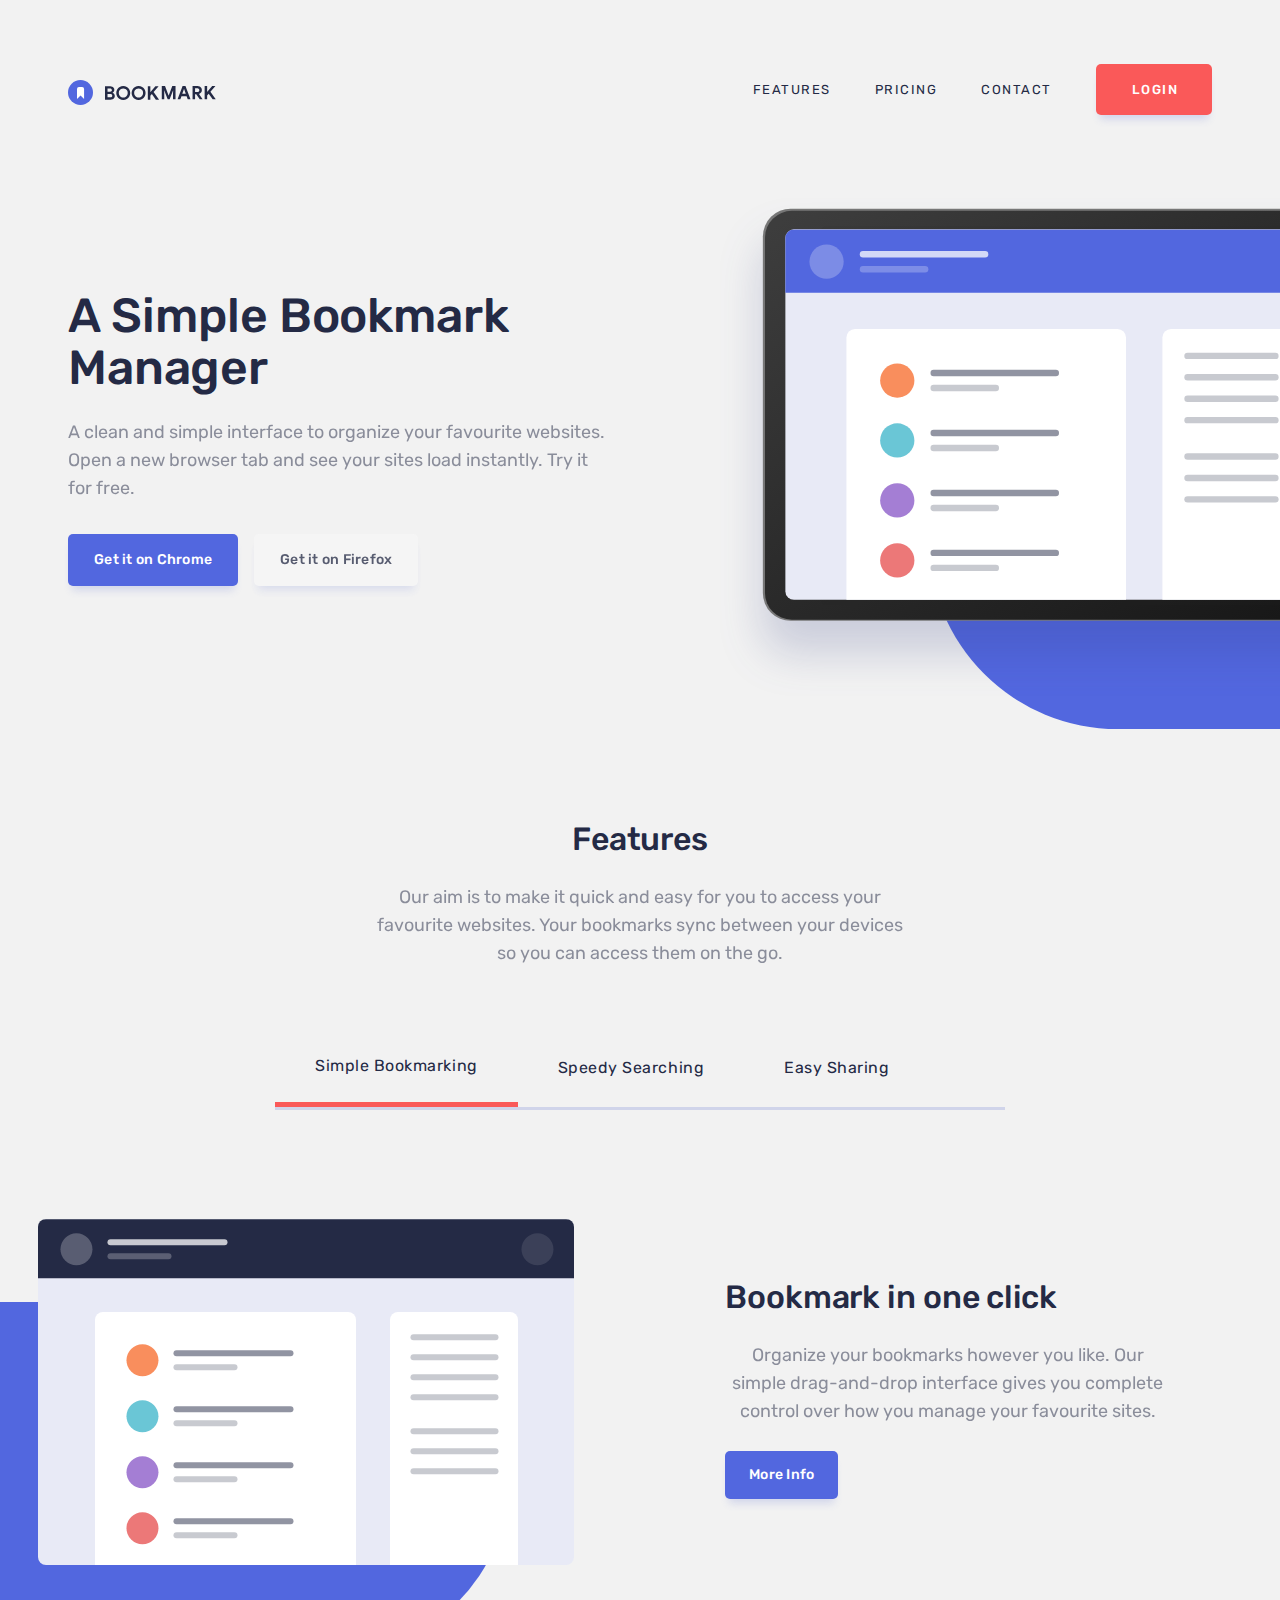
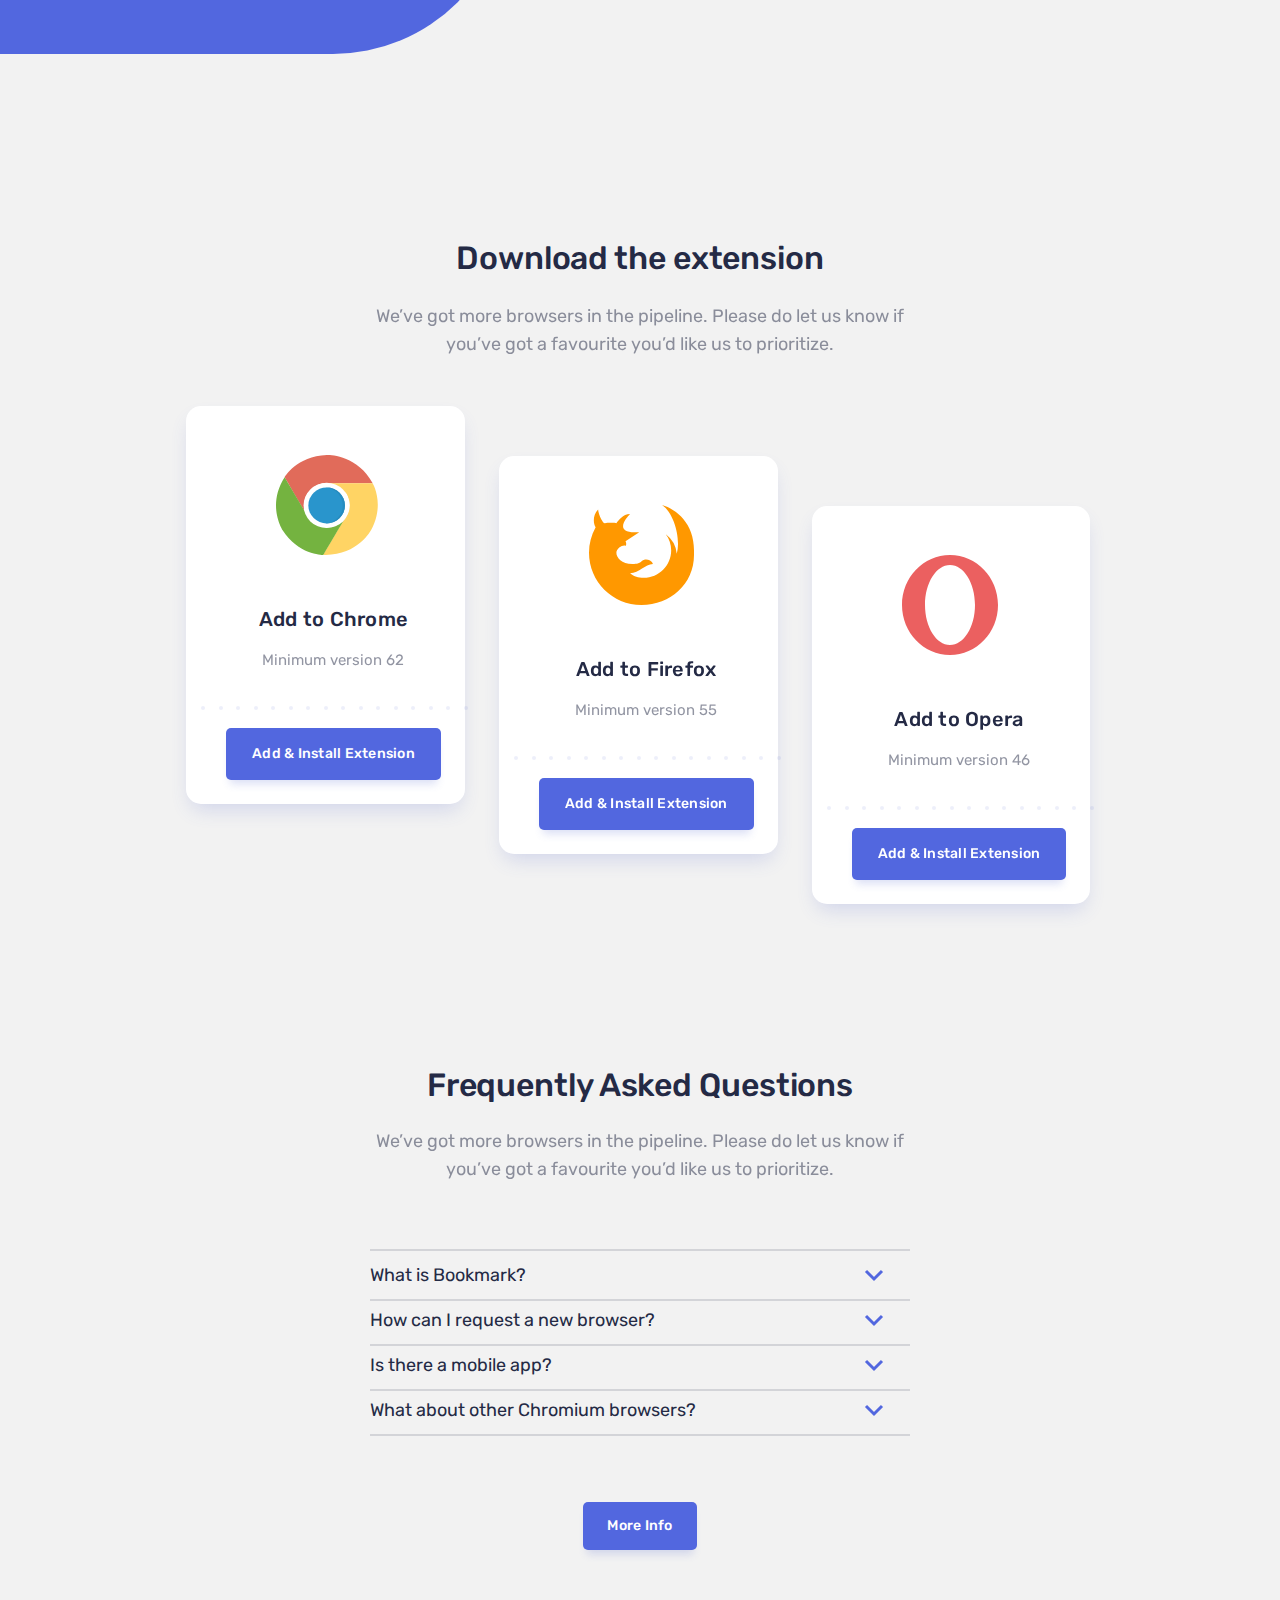
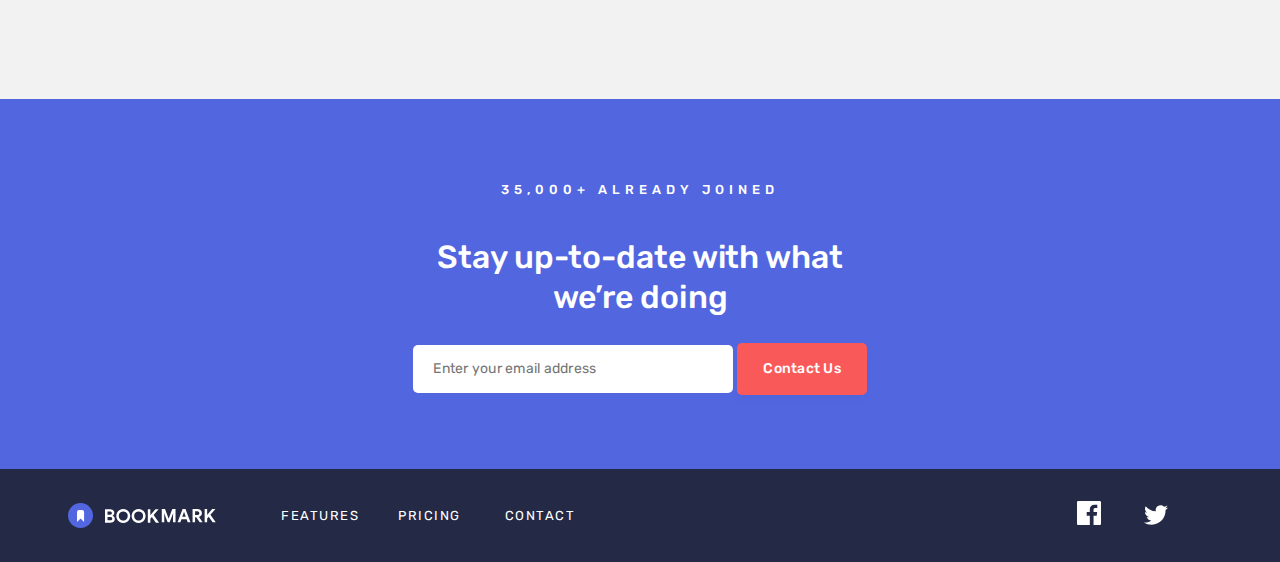
==== commit 933ff629: "Finished" ====
--- a/index.html
+++ b/index.html
@@ -6,9 +6,9 @@
   <meta http-equiv="X-UA-Compatible" content="IE=edge">
   <meta name="viewport" content="width=device-width, initial-scale=1.0">
   <title>Bookmark</title>
-  <link rel="stylesheet" href="./css/normalize.css">
-  <link rel="stylesheet" href="./css/main.css">
-  <!-- <link rel="stylesheet" href="./css/main.min.css"> -->
+  <!-- <link rel="stylesheet" href="./css/normalize.css"> -->
+  <!-- <link rel="stylesheet" href="./css/main.css"> -->
+  <link rel="stylesheet" href="./css/main.min.css">
 </head>
 
 <body>
@@ -75,33 +75,78 @@
           </div>
 
           <ul class="features__list">
+            <li class="features__item features__item--active">
+              <a class="features__link" href="#bookmark">Simple Bookmarking</a>
+            </li>
+            <li class="features__item ">
+              <a class="features__link" href="#intelligent">Speedy Searching</a>
+            </li>
             <li class="features__item">
-              <a href="#">Simple Bookmarking</a>
-            </li>
-            <li class="features__item">
-              <a href="#">Speedy Searching</a>
-            </li>
-            <li class="features__item">
-              <a href="#">Easy Sharing</a>
+              <a class="features__link" href="#share">Easy Sharing</a>
             </li>
           </ul>
 
-          <div class="features__info">
-            <div class="features__click">
-              <h3 class="features__subheading">
-                Bookmark in one click
-              </h3>
-              <p class="slide__subdesc">
-                Organize your bookmarks however you like. Our simple drag-and-drop interface gives you complete control
-                over how you manage your favourite sites.
-              </p>
-
-              <a class="slide__btn" href="#">More Info</a>
+
+
+          <div class="features__box">
+            <div class="bookmark-wrapper bookmark-wrapper--active" id="bookmark">
+              <div class="features__info">
+                <div class="features__click">
+                  <h3 class="features__subheading">
+                    Bookmark in one click
+                  </h3>
+                  <p class="slide__subdesc">
+                    Organize your bookmarks however you like. Our simple drag-and-drop interface gives you complete
+                    control
+                    over how you manage your favourite sites.
+                  </p>
+
+                  <a class="slide__btn" href="#">More Info</a>
+                </div>
+              </div>
+            </div>
+
+            <div class="bookmark-wrapper" id="intelligent">
+              <div class="features__info features__intelligent features__main--intelligent">
+                <div class="features__click">
+                  <h3 class="features__subheading">
+                    Intelligent search
+                  </h3>
+                  <p class="slide__subdesc">
+                    Our powerful search feature will help you find saved sites in no time at all. No need to trawl
+                    through all of your bookmarks.
+                  </p>
+
+                  <a class="slide__btn" href="#">More Info</a>
+                </div>
+              </div>
+            </div>
+
+            <div class="bookmark-wrapper" id="share">
+              <div class="features__info features__share features__main--share">
+                <div class="features__click">
+                  <h3 class="features__subheading">
+                    Share your bookmarks
+                  </h3>
+                  <p class="slide__subdesc">
+                    Easily share your bookmarks and collections with others. Create a shareable link that you can send
+                    at the click of a button.
+                  </p>
+
+                  <a class="slide__btn" href="#">More Info</a>
+                </div>
+              </div>
             </div>
           </div>
         </div>
       </div>
-    </section>
+      </div>
+    </section>
+
+
+
+
+
 
     <section class="downloading">
       <div class="container">
@@ -213,7 +258,7 @@
             Stay up-to-date with what
             we’re doing
           </h2>
-          
+
           <form class="contact__form" action="https://echo.htmlacademy.ru/courses" method="post" autocomplete="off">
             <label>
               <input class="contact__input" type="email" placeholder="Enter your email address" name="user__email"
@@ -227,7 +272,7 @@
         <!-- <form class="join-form" action="https://echo.htmlacademy.ru/courses" method="post">
           <label class="join-form__label-email">
             <input class="join-form__input-email" type="email" minlength="10" name="user_email"
-              placeholder="Enter your email address" aria-label="Enter your email" required>
+            placeholder="Enter your email address" aria-label="Enter your email" required>
             <span class="join-form__tiny">Whoops, make sure it’s an email</span>
           </label>
           <button class="join-form__btn" type="submit">Contact Us</button>
@@ -285,6 +330,7 @@
   </footer>
   <!-- SITE FOOTER END -->
 
+  <script src="./js/main.js"></script>
 </body>
 
 </html>--- a/css/main.css
+++ b/css/main.css
@@ -252,9 +252,7 @@
   margin: 0 auto;
 }
 
-.features__list,
-.slide__list,
-.slider__list
+.features__list
 {
   width: 730px;
   margin: 0 auto;
@@ -264,9 +262,7 @@
   border-bottom: 3px solid #495dcf33;
 }
 
-.features__item,
-.slide__item,
-.slider__item
+.features__item
 {
   margin-top: 72px;
   padding-bottom: 27px;
@@ -274,21 +270,13 @@
   padding-left: 40px;
 }
 
-.slide__item:hover{
-  border-bottom: 3px solid var(--main-red-color);
-}
-
-.slider__item:hover{
-  border-bottom: 3px solid var(--main-red-color);
-}
-
-.features__item:first-child{
+.features__item--active {
   border-bottom: 5px solid var(--main-red-color);
-}
-
-.features__item > a,
-.slide__item > a,
-.slider__item > a
+
+}
+
+
+.features__item > a
 {
   line-height: 17px;
   text-align: center;
@@ -301,9 +289,7 @@
   color: var(--main-red-color);
 }
 
-.features__info,
-.slide__info,
-.slider__info
+.features__info
 {
   position: relative;
   width: 445px;
@@ -323,36 +309,22 @@
   top: -20px;
 }
 
-.slide__info::before{
-  position: absolute;
-  content: "";
+.features__intelligent::before{
   background-image: url("../images/slide-one.svg");
-  background-repeat: no-repeat;
-  background-size: contain;
-  width: 1065px;
-  height: 435px;
-  right: 134%;
-  top: -20px;
-}
-
-.slider__info::before{
-  position: absolute;
-  content: "";
+}
+
+.features__share::before{
   background-image: url("../images/slide-two.svg");
-  background-repeat: no-repeat;
-  background-size: contain;
-  width: 1065px;
-  height: 435px;
-  right: 134%;
-  top: -20px;
-}
+}
+
+
+
+
 
 .download__heading,
 .features__heading,
 .features__subheading,
-.question__heading,
-.slide__subheading,
-.slider__subheading
+.question__heading
 { 
   margin-bottom: 16px;
   font-weight: 500;
@@ -363,9 +335,7 @@
   color: var(--main-dark-blue);
 }
 
-.features__subheading,
-.slide__subheading,
-.slider__subheading
+.features__subheading
 {
   text-align: left;
 }
@@ -777,4 +747,27 @@
 
 .site-footer__item:hover{
   color: var(--main-red-color);
-}+}
+
+
+
+
+
+.bookmark-wrapper{
+  position: relative;
+  width: 800px;
+  margin: 0 auto;
+}
+
+.features__info{
+  display: none;
+}
+
+.bookmark-wrapper--active .features__info{
+  display: block;
+}
+
+
+
+
+
--- a/css/main.min.css
+++ b/css/main.min.css
@@ -0,0 +1,2 @@
+/*! normalize.css v8.0.1 | MIT License | github.com/necolas/normalize.css */button,hr,input{overflow:visible}progress,sub,sup{vertical-align:baseline}[type=checkbox],[type=radio],legend{box-sizing:border-box;padding:0}html{line-height:1.15;-webkit-text-size-adjust:100%}body{margin:0}details,main{display:block}h1{font-size:2em;margin:.67em 0}hr{box-sizing:content-box;height:0}code,kbd,pre,samp{font-family:monospace,monospace;font-size:1em}a{background-color:transparent}abbr[title]{border-bottom:none;text-decoration:underline;text-decoration:underline dotted}b,strong{font-weight:bolder}small{font-size:80%}sub,sup{font-size:75%;line-height:0;position:relative}sub{bottom:-.25em}sup{top:-.5em}img{border-style:none}button,input,optgroup,select,textarea{font-family:inherit;font-size:100%;line-height:1.15;margin:0}button,select{text-transform:none}[type=button],[type=reset],[type=submit],button{-webkit-appearance:button}[type=button]::-moz-focus-inner,[type=reset]::-moz-focus-inner,[type=submit]::-moz-focus-inner,button::-moz-focus-inner{border-style:none;padding:0}[type=button]:-moz-focusring,[type=reset]:-moz-focusring,[type=submit]:-moz-focusring,button:-moz-focusring{outline:ButtonText dotted 1px}fieldset{padding:.35em .75em .625em}legend{color:inherit;display:table;max-width:100%;white-space:normal}textarea{overflow:auto}[type=number]::-webkit-inner-spin-button,[type=number]::-webkit-outer-spin-button{height:auto}[type=search]{-webkit-appearance:textfield;outline-offset:-2px}[type=search]::-webkit-search-decoration{-webkit-appearance:none}::-webkit-file-upload-button{-webkit-appearance:button;font:inherit}summary{display:list-item}[hidden],template{display:none}
+.header-box,body{display:-webkit-box;display:-ms-flexbox}body,html{height:100%}body,ul{margin:0;padding:0}.contact__btn,.features__item>a,.header-box__button,.header-content__item>a{line-height:17px;text-decoration:none}.bookmark-wrapper--active .features__info,img{display:block}:root{--main-blue-color:#5267DF;--main-red-color:#FA5959;--main-dark-blue:#242A45;--main-grey-color:#9194A2}@font-face{font-family:Rubik;font-style:normal;font-weight:400;src:url('../fonts/rubik-v20-latin-regular.woff2') format('woff2'),url('../fonts/rubik-v20-latin-regular.woff') format('woff')}@font-face{font-family:Rubik;font-style:normal;font-weight:500;src:url('../fonts/rubik-v20-latin-500.woff2') format('woff2'),url('../fonts/rubik-v20-latin-500.woff') format('woff')}html{-webkit-box-sizing:border-box;box-sizing:border-box}img{height:auto}body{display:flex;-webkit-box-orient:vertical;-webkit-box-direction:normal;-ms-flex-direction:column;flex-direction:column;background:#f2f2f2;font-family:Rubik,sans-serif;font-size:16px;font-weight:400}.visually-hidden{position:absolute;width:1px;height:1px;margin:-1px;padding:0;border:0;white-space:nowrap;-webkit-clip-path:inset(100%);clip-path:inset(100%);clip:rect(0 0 0 0);overflow:hidden}.container{max-width:1144px;margin-right:auto;margin-left:auto;padding-right:20px;padding-left:20px}.site-main{-webkit-box-flex:1;-ms-flex-positive:1;flex-grow:1}.site-header{padding-top:48px}.header-box{display:flex;-webkit-box-align:center;-ms-flex-align:center;align-items:center;-webkit-box-pack:justify;-ms-flex-pack:justify;justify-content:space-between;padding-top:8px;padding-bottom:13px}.header-content__list{display:-webkit-box;display:-ms-flexbox;display:flex;-webkit-box-align:center;-ms-flex-align:center;align-items:center;list-style:none}.header-content__item{margin-right:44px}.header-content__item>a{font-size:13px;text-align:right;letter-spacing:1.5px;color:var(--main-dark-blue)}.header-content__item>a:hover{color:var(--main-red-color)}.contact__btn,.header-box__button{display:inline-block;padding:15px 32px 15px 34px;font-weight:500;font-size:13px;text-align:center;letter-spacing:1.5px;color:#fff;border:2px solid transparent;background:var(--main-red-color);-webkit-box-shadow:0 8px 8px -4px rgba(73,93,207,.20012);box-shadow:0 8px 8px -4px rgba(73,93,207,.20012);border-radius:5px}.hero__desc,.hero__heading{color:var(--main-dark-blue)}.contact__btn:hover,.header-box__button:hover{background:#fff;border:2px solid var(--main-red-color);-webkit-box-shadow:0 8px 8px -4px rgba(73,93,207,.20012);box-shadow:0 8px 8px -4px rgba(73,93,207,.20012);border-radius:5px;color:var(--main-red-color)}.download__btn,.hero__btn,.hero__btn:hover{-webkit-box-shadow:0 8px 8px -4px rgba(73,93,207,.20012)}.hero{padding-top:117px;padding-bottom:200px;background-image:url("../images/hero-bg.svg");background-repeat:no-repeat;background-size:contain;background-position:calc(50% + 720px)}.hero__info{width:540px}.hero__heading{margin-bottom:24px;font-weight:500;font-size:48px;line-height:52px;letter-spacing:-.15px}.hero__desc{margin-bottom:32px;font-size:18px;line-height:28px;mix-blend-mode:normal;opacity:.5}.download__btn,.hero__btn,.hero__btn--second{font-size:14px;line-height:28px;letter-spacing:.25px;font-weight:500}.download__btn__box,.hero__btn__box,.site-footer__info{display:-webkit-box;display:-ms-flexbox;display:flex;-webkit-box-align:center;-ms-flex-align:center;align-items:center}.download__btn,.hero__btn{display:inline-block;margin-right:16px;padding:10px 24px;background:var(--main-blue-color);box-shadow:0 8px 8px -4px rgba(73,93,207,.20012);border-radius:5px;color:#fff;border:2px solid transparent;text-decoration:none;opacity:1;-webkit-transition:1s;-o-transition:1s;transition:1s}.download__btn{margin-right:0}.hero__btn:hover{background:#fff;border:2px solid var(--main-blue-color);box-shadow:0 8px 8px -4px rgba(73,93,207,.20012);border-radius:5px;letter-spacing:.25px;color:var(--main-blue-color)}.hero__btn--second,.hero__btn--second:hover{-webkit-box-shadow:0 8px 8px -4px rgba(73,93,207,.20012);opacity:.75}.hero__btn--second{background:#f7f7f7;box-shadow:0 8px 8px -4px rgba(73,93,207,.20012);border-radius:5px;color:var(--main-dark-blue);mix-blend-mode:normal}.hero__btn--second:hover{background:#fff;border:2px solid #5b6074;box-shadow:0 8px 8px -4px rgba(73,93,207,.20012);border-radius:5px;color:var(--main-dark-blue);-webkit-transition:opacity 1s;-o-transition:opacity 1s;transition:opacity 1s}.features__item>a:hover,.question__summary:hover,.site-footer__item:hover,.site-footer__item>a:hover{color:var(--main-red-color)}.features__box,.question__details{width:540px;margin:0 auto}.features__list{width:730px;margin:0 auto;display:-webkit-box;display:-ms-flexbox;display:flex;-webkit-box-align:center;-ms-flex-align:center;align-items:center;list-style:none;border-bottom:3px solid #495dcf33}.features__item{margin-top:72px;padding-bottom:27px;padding-right:40px;padding-left:40px}.features__item--active{border-bottom:5px solid var(--main-red-color)}.features__item>a{text-align:center;letter-spacing:.533333px;color:var(--main-dark-blue)}.features__info{position:relative;width:445px;float:right;margin-top:129px}.features__info::before{position:absolute;content:"";background-image:url("../images/features-before.svg");background-repeat:no-repeat;background-size:contain;width:1065px;height:435px;right:134%;top:-20px}.download__item:first-child::after,.download__item:nth-child(2)::after,.download__item:nth-child(3)::after{background-repeat:no-repeat;width:105px;height:100px;left:90px;content:""}.features__intelligent::before{background-image:url("../images/slide-one.svg")}.features__share::before{background-image:url("../images/slide-two.svg")}.download__heading,.features__heading,.features__subheading,.question__heading{margin-bottom:16px;font-weight:500;font-size:32px;line-height:52px;text-align:center;letter-spacing:-.1px;color:var(--main-dark-blue)}.features__subdesc,.features__subheading,.slide__subdesc,.slider__subdesc{text-align:left}.download{padding-top:695px}.download__desc{width:540px;margin:0 auto 48px}.download__desc>p,.features__desc,.features__subdesc,.question__desc,.slide__subdesc,.slider__subdesc{font-size:18px;line-height:28px;text-align:center;color:var(--main-dark-blue);mix-blend-mode:normal;opacity:.5}.features__btn,.question__btn,.slide__btn{display:inline-block;margin-top:8px;padding:10px 24px;text-align:center;background:var(--main-blue-color);-webkit-box-shadow:0 8px 8px -4px rgba(73,93,207,.20012);box-shadow:0 8px 8px -4px rgba(73,93,207,.20012);border-radius:5px;font-weight:500;font-size:14px;line-height:28px;letter-spacing:.25px;color:#fff;text-decoration:none}.download__list,.site-footer__content{display:-webkit-box;display:-ms-flexbox}.download__subdesc,.download__subheading,.question__details>p,.question__summary{color:var(--main-dark-blue)}.question__btn__box{width:200px;margin:68px auto 0;text-align:center}.download__list{width:908px;display:flex;margin:0 auto;list-style:none}.download__item{margin-left:34px;padding:181px 24px 24px 40px;background:#fff;-webkit-box-shadow:0 10px 20px -5px rgba(73,93,207,.20012);box-shadow:0 10px 20px -5px rgba(73,93,207,.20012);border-radius:15px}.download__item:first-child{position:relative;margin-left:0}.download__item:first-child::after{position:absolute;background-image:url("../images/chrome-brauzer.svg");top:49px}.download__item:nth-child(2){position:relative;top:50px}.download__item:nth-child(2)::after{position:absolute;background-image:url("../images/firefox-brauzer.svg");top:49px}.download__item:nth-child(3){position:relative;top:100px}.download__item:nth-child(3)::after{position:absolute;background-image:url("../images/opera-brauzer.svg");top:49px}.download__subheading{margin-bottom:6px;font-weight:500;font-size:20px;line-height:24px;text-align:center;letter-spacing:.25px}.download__subdesc{position:relative;margin-bottom:54px;font-size:15px;line-height:28px;text-align:center;mix-blend-mode:normal;opacity:.5}.download__subdesc::after{position:absolute;content:"";background-image:url("../images/list-before.svg");background-repeat:repeat-x;width:280px;height:100%;top:60px;left:-25px}.question{padding-top:229px;padding-bottom:149px}.question__details:first-child,.question__details:nth-child(2),.question__details:nth-child(3),.question__details:nth-child(4){position:relative;margin-bottom:13px}.question__details:first-child::before{position:absolute;content:"";top:-10px;width:100%;height:2px;background:var(--main-dark-blue);opacity:.15}.question__details:first-child::after,.question__details:nth-child(2)::after,.question__details:nth-child(3)::after,.question__details:nth-child(4)::after{position:absolute;content:"";bottom:-10px;width:100%;height:2px;background:var(--main-dark-blue);opacity:.15}.question__box{margin-top:76px}.question__summary{position:relative;font-size:18px;line-height:32px;list-style:none}.contact__heading,.contact__subdesc{line-height:40px;color:#fff;font-weight:500;text-align:center}.question__summary::after{position:absolute;content:"";background:url("../images/down-arrow.svg") no-repeat;width:26px;height:18px;top:10px;right:20px}.question__summary:hover{cursor:pointer}.question__details>p{line-height:36px;letter-spacing:.15px;mix-blend-mode:normal;opacity:.75}.contact{background:var(--main-blue-color)}.contact__box{width:475px;margin:0 auto;padding-top:58px;padding-bottom:74px;text-align:center}.contact__subdesc{font-size:13px;letter-spacing:5px}.contact__heading{font-size:32px;letter-spacing:-.1px}.contact__btn,.contact__input{font-size:14px;line-height:28px}.contact__input{width:300px;padding:10px 0 10px 20px;letter-spacing:.25px;color:rgba(36,42,69,.250109);border:none;border-radius:5px}.contact__btn{padding:10px 24px;background:var(--main-red-color);-webkit-box-shadow:0 8px 8px -4px rgba(73,93,207,.20012);box-shadow:0 8px 8px -4px rgba(73,93,207,.20012);border-radius:5px;font-weight:500;text-align:center;letter-spacing:.25px;color:#fff}.contact__invalid{position:relative;display:none;padding:4px 158px 8px 12px;background:#fa5959;border-radius:0 0 5px 5px;font-size:10px;line-height:12px;letter-spacing:.25px;color:#fff;float:left}.contact__invalid::after{position:absolute;content:"";background:url("../images/error-icon.svg") no-repeat;width:54px;height:54px;right:-20px;top:-34px}.contact__input:not(:-moz-placeholder-shown):not(:focus):invalid{border:3px solid var(--main-red-color)}.contact__input:not(:-ms-input-placeholder):not(:focus):invalid{border:3px solid var(--main-red-color)}.contact__input:not(:placeholder-shown):not(:focus):invalid{border:3px solid var(--main-red-color)}.contact__input:not(:-moz-placeholder-shown):not(:focus):invalid+.contact__invalid{display:block;margin-left:8px;margin-top:-2px}.contact__input:not(:-ms-input-placeholder):not(:focus):invalid+.contact__invalid{display:block;margin-left:8px;margin-top:-2px}.contact__input:not(:placeholder-shown):not(:focus):invalid+.contact__invalid{display:block;margin-left:8px;margin-top:-2px}.site-footer{background:var(--main-dark-blue)}.site-footer__content{display:flex;-webkit-box-align:center;-ms-flex-align:center;align-items:center;-webkit-box-pack:justify;-ms-flex-pack:justify;justify-content:space-between;padding:32px 0}.site-footer__list{display:-webkit-box;display:-ms-flexbox;display:flex;margin-left:65px;list-style:none}.site-footer__item:nth-child(2){margin:0 44px}.site-footer__item>a{font-size:13px;line-height:17px;text-align:right;letter-spacing:1.5px;color:#fff;text-decoration:none}.site-footer__item{color:#fff;text-decoration:none;margin-right:-5px}.bookmark-wrapper{position:relative;width:800px;margin:0 auto}.features__info{display:none}